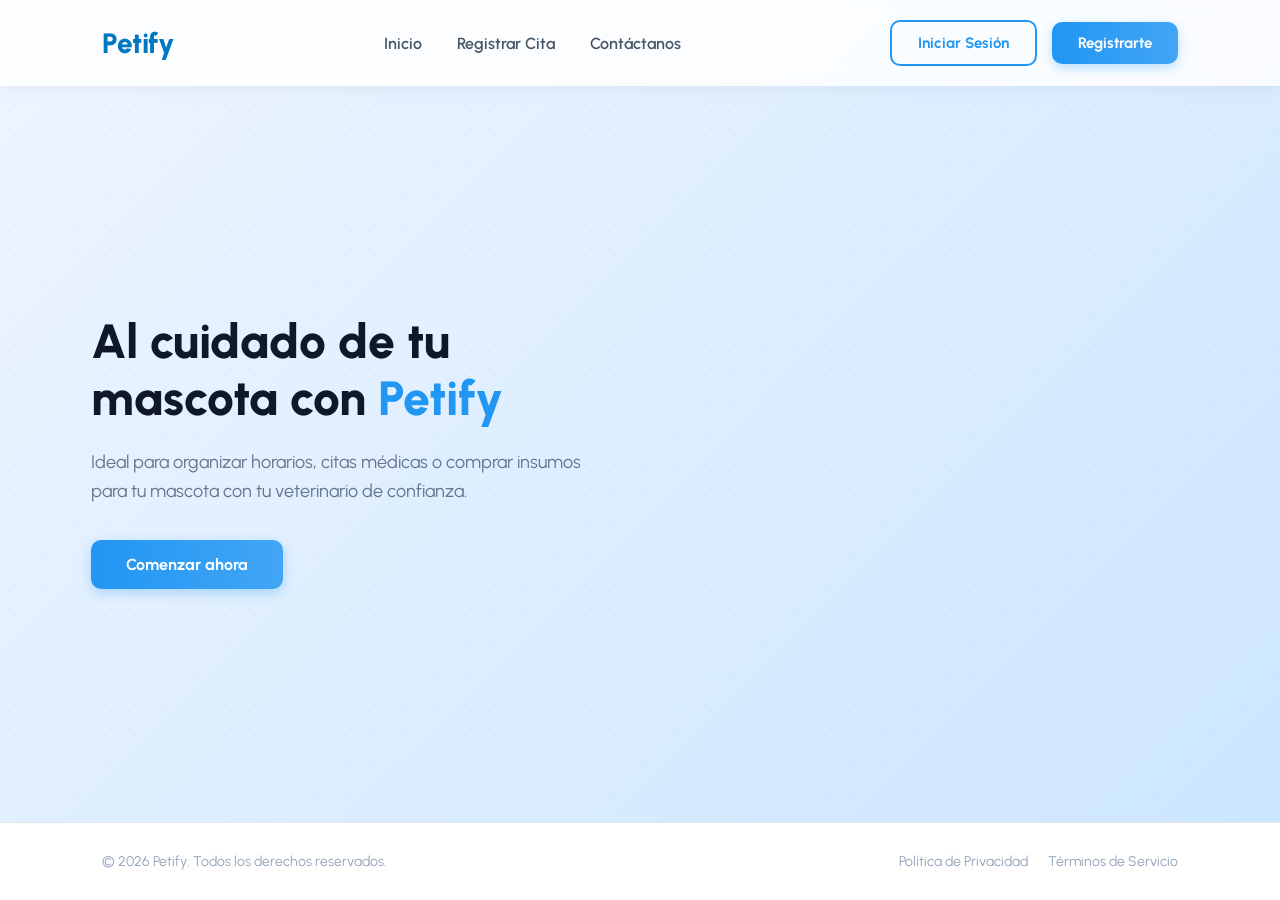
==== index.html @ 256c0b46 "Initial commit" ====
<!DOCTYPE html>
<html lang="es">
<head>
  <meta charset="UTF-8">
  <meta name="viewport" content="width=device-width, initial-scale=1.0">
  <title>Petify - Conecta con tu Veterinario</title>
  <link rel="preconnect" href="https://fonts.googleapis.com">
  <link href="https://fonts.googleapis.com/css2?family=Urbanist:wght@300;400;600;700;800&display=swap" rel="stylesheet">
  <link rel="stylesheet" href="style.css"/>
</head>
<body class="landing">

  <nav class="landing-navbar">
    <a href="#" class="landing-brand">Petify</a>
    <ul class="landing-nav-links">
      <li><a href="index.html">Inicio</a></li>
      <li><a href="login.jsp">Registrar Cita</a></li>
      <li><a href="#">Contáctanos</a></li>
    </ul>
    <div class="landing-auth">
      <a href="login.jsp" class="btn-landing btn-landing-outline">Iniciar Sesión</a>
      <a href="registroUsuario.html" class="btn-landing btn-landing-solid">Registrarte</a>
    </div>
  </nav>

  <main class="hero-container" id="inicio">
    <div class="hero-text">
      <h1>Al cuidado de tu mascota con <span>Petify</span></h1>
      <p>Ideal para organizar horarios, citas médicas o comprar insumos para tu mascota con tu veterinario de confianza.</p>
      <a href="registroUsuario.html" class="btn-landing btn-landing-solid" style="padding: 15px 35px; font-size: 16px;">Comenzar ahora</a>
    </div>
    <div class="hero-image">
      <div class="hero-logo"></div>
    </div>
  </main>

  <footer class="landing-footer">
    <p>&copy; 2026 Petify. Todos los derechos reservados.</p>
    <div class="landing-footer-links">
      <a href="#privacidad">Política de Privacidad</a>
      <a href="#terminos">Términos de Servicio</a>
    </div>
  </footer>

</body>
</html>
---- style.css ----
/* ===== Variables ===== */
:root {
  --blue-dark:   #1a3a52;
  --blue-mid:    #2a5476;
  --blue-light:  #3d6e8a;
  --blue-pale:   #e8f0f5;
  --blue-accent: #4f8daa;
  --wave:        #cce0ea;
  --white:       #ffffff;
  --text:        #1a3a52;
  --muted:       #6a8fa3;
  --error:       #c0392b;
  --radius-card: 16px;
  --radius-pill: 50px;
  --shadow:      0 6px 28px rgba(26, 58, 82, .13);
}

/* ===== Reset ===== */
*, *::before, *::after { box-sizing: border-box; margin: 0; padding: 0; }

body {
  font-family: 'DM Sans', sans-serif;
  background: #f0f6fa;
  min-height: 100vh;
  display: flex;
  align-items: center;
  justify-content: center;
  position: relative;
  overflow: hidden;
}

/* ===== Ola minimalista (del diseño 1, colores azul) ===== */
.bg-wave {
  position: fixed;
  bottom: -80px;
  left: -60px;
  width: 115vw;
  height: 50vh;
  background: var(--wave);
  border-radius: 55% 65% 0 0 / 40% 40% 0 0;
  z-index: 0;
}

/* ===== Wrapper centrado ===== */
.wrapper {
  position: relative;
  z-index: 1;
  display: flex;
  flex-direction: column;
  align-items: center;
  gap: 20px;
  width: 100%;
  max-width: 420px;
  padding: 24px 16px;
}

/* ===== Logo cuadrado ===== */
.logo-block {
  display: flex;
  flex-direction: column;
  align-items: center;
  gap: 8px;
}

.logo-svg {
  width: 72px;
  height: 72px;
  filter: drop-shadow(0 4px 12px rgba(26,58,82,.25));
}

.logo-name {
  font-size: 1.1rem;
  font-weight: 700;
  letter-spacing: 5px;
  color: var(--blue-mid);
  text-transform: uppercase;
}

/* ===== Card sencilla ===== */
.card {
  background: var(--white);
  border-radius: var(--radius-card);
  padding: 38px 36px 30px;
  width: 100%;
  box-shadow: var(--shadow);
  display: flex;
  flex-direction: column;
  gap: 16px;
  border-top: 4px solid var(--blue-mid);
}

.card-title {
  font-size: 1.45rem;
  font-weight: 700;
  color: var(--text);
  text-align: center;
}

.card-sub {
  font-size: .84rem;
  color: var(--muted);
  text-align: center;
  margin-top: -8px;
}

/* ===== Grupos ===== */
.form-group {
  display: flex;
  flex-direction: column;
  gap: 6px;
}

.form-group label {
  font-size: .82rem;
  font-weight: 600;
  color: var(--blue-dark);
  letter-spacing: .2px;
}

.required { color: var(--blue-accent); }

/* Input con icono */
.input-wrap {
  position: relative;
  display: flex;
  align-items: center;
}

.input-icon {
  position: absolute;
  left: 14px;
  width: 17px;
  height: 17px;
  color: var(--blue-pale);
  color: #9ab8cb;
  pointer-events: none;
}

.input-wrap input {
  width: 100%;
  background: var(--blue-pale);
  border: 2px solid transparent;
  border-radius: var(--radius-pill);
  padding: 11px 18px 11px 42px;
  font-family: 'DM Sans', sans-serif;
  font-size: .94rem;
  color: var(--text);
  outline: none;
  transition: border-color .2s, background .2s;
}

.input-wrap input::placeholder { color: #9ab8cb; }

.input-wrap input:focus {
  background: #fff;
  border-color: var(--blue-light);
}

.input-wrap input.invalid {
  border-color: var(--error);
  background: #fff5f5;
}

.select-input {
  width: 100%;
  background: var(--blue-pale);
  border: 2px solid transparent;
  border-radius: var(--radius-pill);
  padding: 11px 18px;
  font-family: 'DM Sans', sans-serif;
  font-size: .94rem;
  color: var(--text);
  outline: none;
  transition: border-color .2s, background .2s;
  cursor: pointer;
}

.select-input:focus {
  background: #fff;
  border-color: var(--blue-light);
}

/* ===== Error ===== */
.error-msg {
  font-size: .76rem;
  color: var(--error);
  min-height: 14px;
  padding-left: 8px;
  font-weight: 600;
}

/* ===== Remember ===== */
.remember {
  display: flex;
  align-items: center;
  gap: 8px;
}

.remember input[type="checkbox"] {
  accent-color: var(--blue-mid);
  width: 15px;
  height: 15px;
  cursor: pointer;
}

.remember label {
  font-size: .87rem;
  color: var(--muted);
  cursor: pointer;
}

/* ===== Botón ===== */
.btn-acceso {
  background: var(--blue-mid);
  color: var(--white);
  border: none;
  border-radius: var(--radius-pill);
  padding: 13px;
  font-family: 'DM Sans', sans-serif;
  font-size: .97rem;
  font-weight: 700;
  letter-spacing: .5px;
  cursor: pointer;
  transition: background .2s, transform .1s, box-shadow .2s;
  margin-top: 4px;
  box-shadow: 0 4px 14px rgba(42,84,118,.3);
}

.btn-acceso:hover {
  background: var(--blue-dark);
  box-shadow: 0 6px 18px rgba(42,84,118,.4);
}
.btn-acceso:active { transform: scale(.98); }

/* ===== Links ===== */
.links {
  display: flex;
  justify-content: space-between;
  flex-wrap: wrap;
  gap: 6px;
  padding-top: 14px;
  border-top: 1px solid var(--blue-pale);
}

.links a {
  font-size: .81rem;
  font-weight: 600;
  color: var(--blue-accent);
  text-decoration: none;
  transition: color .2s;
}

.links a:hover { color: var(--blue-dark); text-decoration: underline; }

/* ===== Responsive ===== */
@media (max-width: 480px) {
  .card { padding: 28px 20px 22px; }
}

/* Wrapper más ancho para el formulario de registro */
.wrapper--wide {
  max-width: 620px;
}

/* Card más espaciosa */
.card--register {
  gap: 14px;
}

/* Fila de dos columnas */
.form-row {
  display: grid;
  grid-template-columns: 1fr 1fr;
  gap: 14px;
}

/* Botón mostrar/ocultar contraseña */
.toggle-pass {
  position: absolute;
  right: 14px;
  background: none;
  border: none;
  cursor: pointer;
  padding: 0;
  display: flex;
  align-items: center;
  color: #9ab8cb;
  transition: color .2s;
}

.toggle-pass:hover { color: var(--blue-mid); }

.eye-icon {
  width: 17px;
  height: 17px;
}

/* Ajuste: cuando hay botón toggle, dar espacio a la derecha */
.input-wrap:has(.toggle-pass) input {
  padding-right: 42px;
}

/* Responsive: apilar columnas en móvil */
@media (max-width: 500px) {
  .form-row {
    grid-template-columns: 1fr;
  }
  .wrapper--wide {
    max-width: 420px;
  }
}

/* Navbar sin acciones — centrar brand */
.navbar {
  justify-content: flex-start;
  gap: 12px;
}

.nav-title {
  font-size: 1.25rem;
  letter-spacing: 6px;
}

/* Separador decorativo bajo el título de página */
.page__title::after {
  content: '';
  display: block;
  width: 48px;
  height: 3px;
  background: var(--blue-mid);
  border-radius: 4px;
  margin-top: 6px;
}

/* Tabla — filas alternas para mejor lectura */
.tabla tbody tr:nth-child(even) {
  background: #f8fbfd;
}

/* Botones de acción más compactos */
.btn-edit, .btn-del {
  border-radius: 6px;
  padding: 5px 14px;
  font-size: .78rem;
}

/* ===== Dashboard layout ===== */
body.dashboard {
  display: block;
  overflow: auto;
  background: #f0f6fa;
}

/* ===== Topbar ===== */
.topbar {
  display: flex;
  justify-content: space-between;
  align-items: center;
  padding: 1rem 2rem;
  background: var(--white);
  box-shadow: 0 2px 8px rgba(26,58,82,.1);
  position: sticky;
  top: 0;
  z-index: 10;
}

.topbar .logo {
  font-weight: 700;
  color: var(--blue-mid);
  font-size: 1.2rem;
  letter-spacing: 4px;
}

.topbar .btn-logout {
  background: var(--blue-mid);
  color: var(--white);
  padding: 0.45rem 1.1rem;
  border-radius: var(--radius-pill);
  text-decoration: none;
  font-size: .85rem;
  font-weight: 600;
  transition: background .2s;
}

.topbar .btn-logout:hover { background: var(--blue-dark); }

/* ===== Contenido principal ===== */
.main-content {
  max-width: 960px;
  margin: 2rem auto;
  padding: 0 1.5rem;
}

.page-welcome {
  font-size: 1.4rem;
  font-weight: 700;
  color: var(--text);
  margin-bottom: .3rem;
}

.page-welcome span { color: var(--blue-mid); }

.page-sub {
  color: var(--muted);
  font-size: .9rem;
  margin-bottom: 2rem;
}

/* ===== Grid de cards del dashboard ===== */
.dashboard-grid {
  display: grid;
  grid-template-columns: repeat(auto-fit, minmax(200px, 1fr));
  gap: 1.5rem;
}

.dash-card {
  background: var(--white);
  border-radius: var(--radius-card);
  border-top: 4px solid var(--blue-mid);
  padding: 1.5rem;
  text-decoration: none;
  color: var(--text);
  box-shadow: var(--shadow);
  transition: transform .2s, box-shadow .2s;
}

.dash-card:hover {
  transform: translateY(-4px);
  box-shadow: 0 10px 28px rgba(26,58,82,.15);
}

.dash-card h3 {
  font-size: 1rem;
  font-weight: 700;
  margin-bottom: .4rem;
  color: var(--blue-dark);
}

.dash-card p {
  font-size: .84rem;
  color: var(--muted);
  line-height: 1.4;
}

@media (max-width: 480px) {
  .dashboard-grid { grid-template-columns: 1fr; }
  .topbar { padding: .8rem 1rem; }
}

/* ===== Tabla ===== */
.tabla {
    width: 100%;
    border-collapse: collapse;
    background: var(--white);
    border-radius: var(--radius-card);
    overflow: hidden;
    box-shadow: var(--shadow);
    font-size: .9rem;
}

.tabla th {
    background: var(--blue-mid);
    color: var(--white);
    padding: .75rem 1rem;
    text-align: left;
    font-weight: 600;
}

.tabla td {
    padding: .7rem 1rem;
    border-bottom: 1px solid var(--blue-pale);
    color: var(--text);
}

.tabla tbody tr:last-child td { border-bottom: none; }

/* ===== Botón volver ===== */
.btn-back {
    display: inline-block;
    margin-bottom: 1rem;
    font-size: .85rem;
    font-weight: 600;
    color: var(--blue-mid);
    text-decoration: none;
}
.btn-back:hover { color: var(--blue-dark); }

/* ===== Botones editar/eliminar ===== */
.btn-edit {
    background: var(--blue-pale);
    color: var(--blue-mid);
    border: none;
    padding: .4rem .9rem;
    border-radius: 6px;
    font-size: .8rem;
    font-weight: 600;
    text-decoration: none;
    cursor: pointer;
    margin-right: .3rem;
}

.btn-del {
    background: #fde8e8;
    color: var(--error);
    border: none;
    padding: .4rem .9rem;
    border-radius: 6px;
    font-size: .8rem;
    font-weight: 600;
    text-decoration: none;
    cursor: pointer;
}

.btn-edit:hover { background: var(--blue-accent); color: var(--white); }
.btn-del:hover  { background: var(--error); color: var(--white); }

/* Nota: El código de la landing page se mantiene en este mismo archivo para evitar conflictos con el diseño del dashboard, 
que comparte algunos estilos base pero tiene una estructura diferente. Se podría separar en un archivo específico si el proyecto 
crece mucho, pero por ahora es más sencillo mantenerlo junto */

/* ===== Landing page ===== */
body.landing {
  font-family: 'Urbanist', sans-serif;
  min-height: 100vh;
  background: linear-gradient(135deg, #eef5ff, #cbe5ff);
  color: #1e293b;
  display: flex;
  flex-direction: column;
  justify-content: space-between;
  position: relative;
  overflow-x: hidden;
  align-items: unset;
  justify-content: unset;
}

body.landing::before {
  content: '';
  position: absolute;
  width: 100%;
  height: 100%;
  background: radial-gradient(circle, rgba(33,150,243,0.08) 1.5px, transparent 1.5px);
  background-size: 30px 30px;
  top: 0;
  left: 0;
  z-index: 0;
  animation: moveParticles 80s linear infinite;
  pointer-events: none;
}

@keyframes moveParticles {
  from { background-position: 0 0; }
  to   { background-position: 600px 600px; }
}

/* Navbar landing */
.landing-navbar {
  position: fixed;
  top: 0;
  left: 0;
  width: 100%;
  display: flex;
  justify-content: space-between;
  align-items: center;
  padding: 20px 8%;
  background: rgba(255,255,255,0.85);
  backdrop-filter: blur(10px);
  box-shadow: 0 2px 20px rgba(0,0,0,0.05);
  z-index: 10;
}

.landing-brand {
  font-size: 28px;
  font-weight: 800;
  color: #0077c2;
  text-decoration: none;
  letter-spacing: -0.5px;
}

.landing-nav-links {
  display: flex;
  gap: 35px;
  list-style: none;
}

.landing-nav-links a {
  text-decoration: none;
  color: #475569;
  font-weight: 600;
  font-size: 16px;
  transition: color 0.3s ease;
}

.landing-nav-links a:hover { color: #2196f3; }

.landing-auth {
  display: flex;
  gap: 15px;
  align-items: center;
}

.btn-landing {
  padding: 12px 26px;
  border-radius: 10px;
  font-size: 15px;
  font-weight: 700;
  cursor: pointer;
  transition: all 0.3s ease;
  text-decoration: none;
  display: inline-block;
  text-align: center;
}

.btn-landing-outline {
  background: transparent;
  color: #2196f3;
  border: 2px solid #2196f3;
}

.btn-landing-outline:hover {
  background: rgba(33,150,243,0.1);
  transform: translateY(-2px);
}

.btn-landing-solid {
  background: linear-gradient(90deg, #2196f3, #42a5f5);
  color: #fff;
  border: none;
  box-shadow: 0 4px 12px rgba(33,150,243,0.3);
}

.btn-landing-solid:hover {
  transform: translateY(-2px);
  box-shadow: 0 6px 20px rgba(33,150,243,0.4);
}

/* Hero */
.hero-container {
  max-width: 1200px;
  margin: 120px auto 40px auto;
  padding: 0 4%;
  display: flex;
  align-items: center;
  justify-content: space-between;
  gap: 50px;
  flex: 1;
  z-index: 1;
}

.hero-text {
  flex: 1;
  animation: fadeInUp 1.2s ease forwards;
}

.hero-text h1 {
  font-size: 48px;
  font-weight: 800;
  color: #0f172a;
  line-height: 1.2;
  margin-bottom: 20px;
}

.hero-text h1 span { color: #2196f3; }

.hero-text p {
  font-size: 18px;
  color: #64748b;
  line-height: 1.6;
  margin-bottom: 35px;
  max-width: 500px;
}

.hero-image {
  flex: 1;
  display: flex;
  justify-content: center;
  animation: logoFloat 3s ease-in-out infinite;
}

.hero-logo {
  width: 320px;
  height: 320px;
  background: url('imagenes/logo.png') no-repeat center center;
  background-size: contain;
  border-radius: 24px;
  filter: drop-shadow(0 15px 30px rgba(0,0,0,0.1));
}

/* Footer landing */
.landing-footer {
  background: #ffffff;
  padding: 30px 8%;
  display: flex;
  justify-content: space-between;
  align-items: center;
  border-top: 1px solid #e2e8f0;
  font-size: 14px;
  color: #94a3b8;
  z-index: 1;
}

.landing-footer-links {
  display: flex;
  gap: 20px;
}

.landing-footer-links a {
  color: #94a3b8;
  text-decoration: none;
  transition: color 0.3s ease;
}

.landing-footer-links a:hover { color: #64748b; }

/* Animaciones landing */
@keyframes logoFloat {
  0%, 100% { transform: translateY(0); }
  50%       { transform: translateY(-15px); }
}

@keyframes fadeInUp {
  from { opacity: 0; transform: translateY(20px); }
  to   { opacity: 1; transform: translateY(0); }
}

/* Responsive landing */
@media (max-width: 968px) {
  .landing-navbar { padding: 15px 4%; }
  .landing-nav-links { display: none; }
  .hero-container {
    flex-direction: column-reverse;
    text-align: center;
    margin-top: 100px;
    gap: 30px;
  }
  .hero-text p { margin: 0 auto 30px auto; }
  .hero-logo { width: 220px; height: 220px; }
  .hero-text h1 { font-size: 36px; }
  .landing-footer {
    flex-direction: column;
    gap: 15px;
    text-align: center;
  }
}
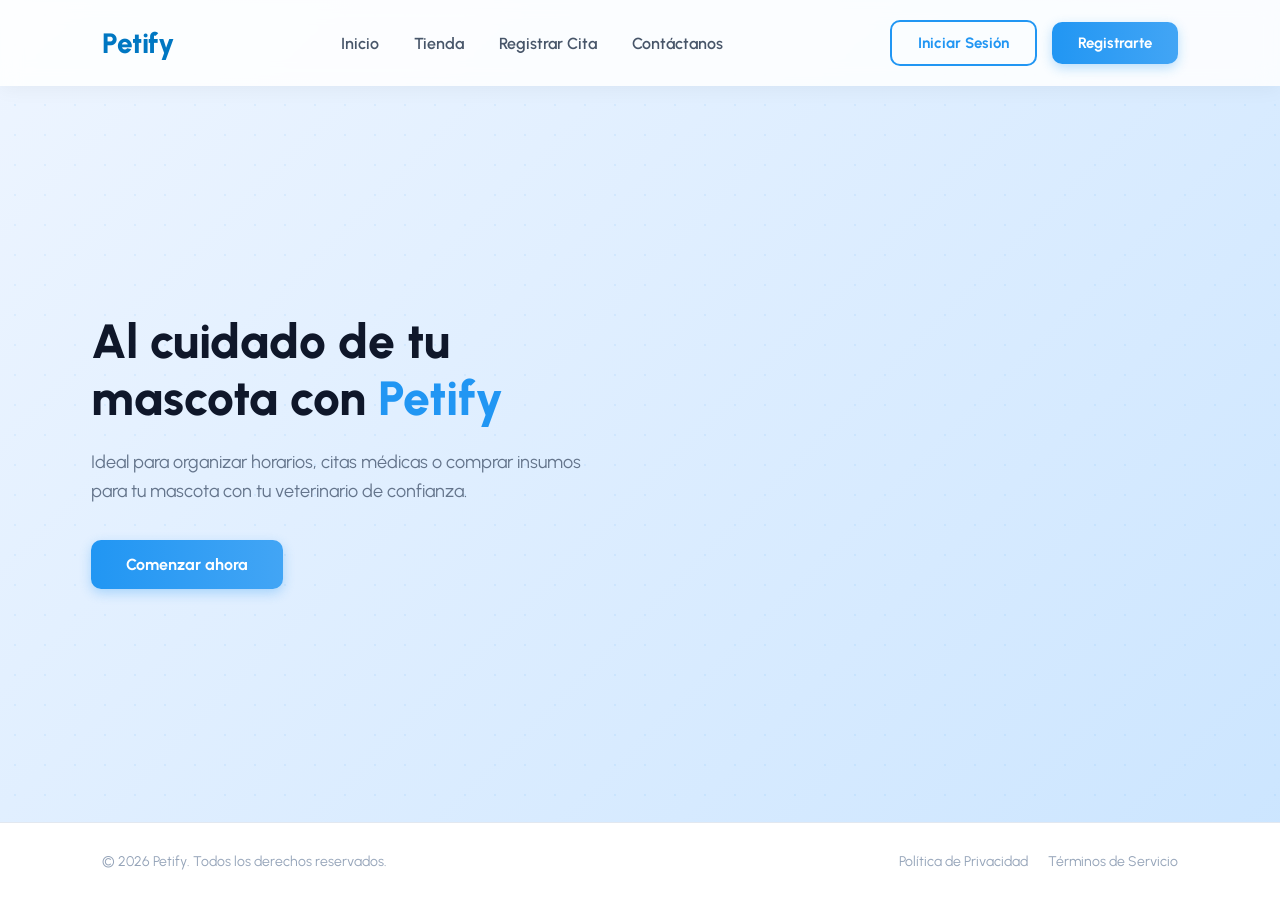
==== commit d62539ad: "se agrego acceso a la tienda desde el index" ====
--- a/index.html
+++ b/index.html
@@ -14,6 +14,7 @@
     <a href="#" class="landing-brand">Petify</a>
     <ul class="landing-nav-links">
       <li><a href="index.html">Inicio</a></li>
+      <li><a href="tienda.jsp">Tienda</a></li>
       <li><a href="login.jsp">Registrar Cita</a></li>
       <li><a href="#">Contáctanos</a></li>
     </ul>
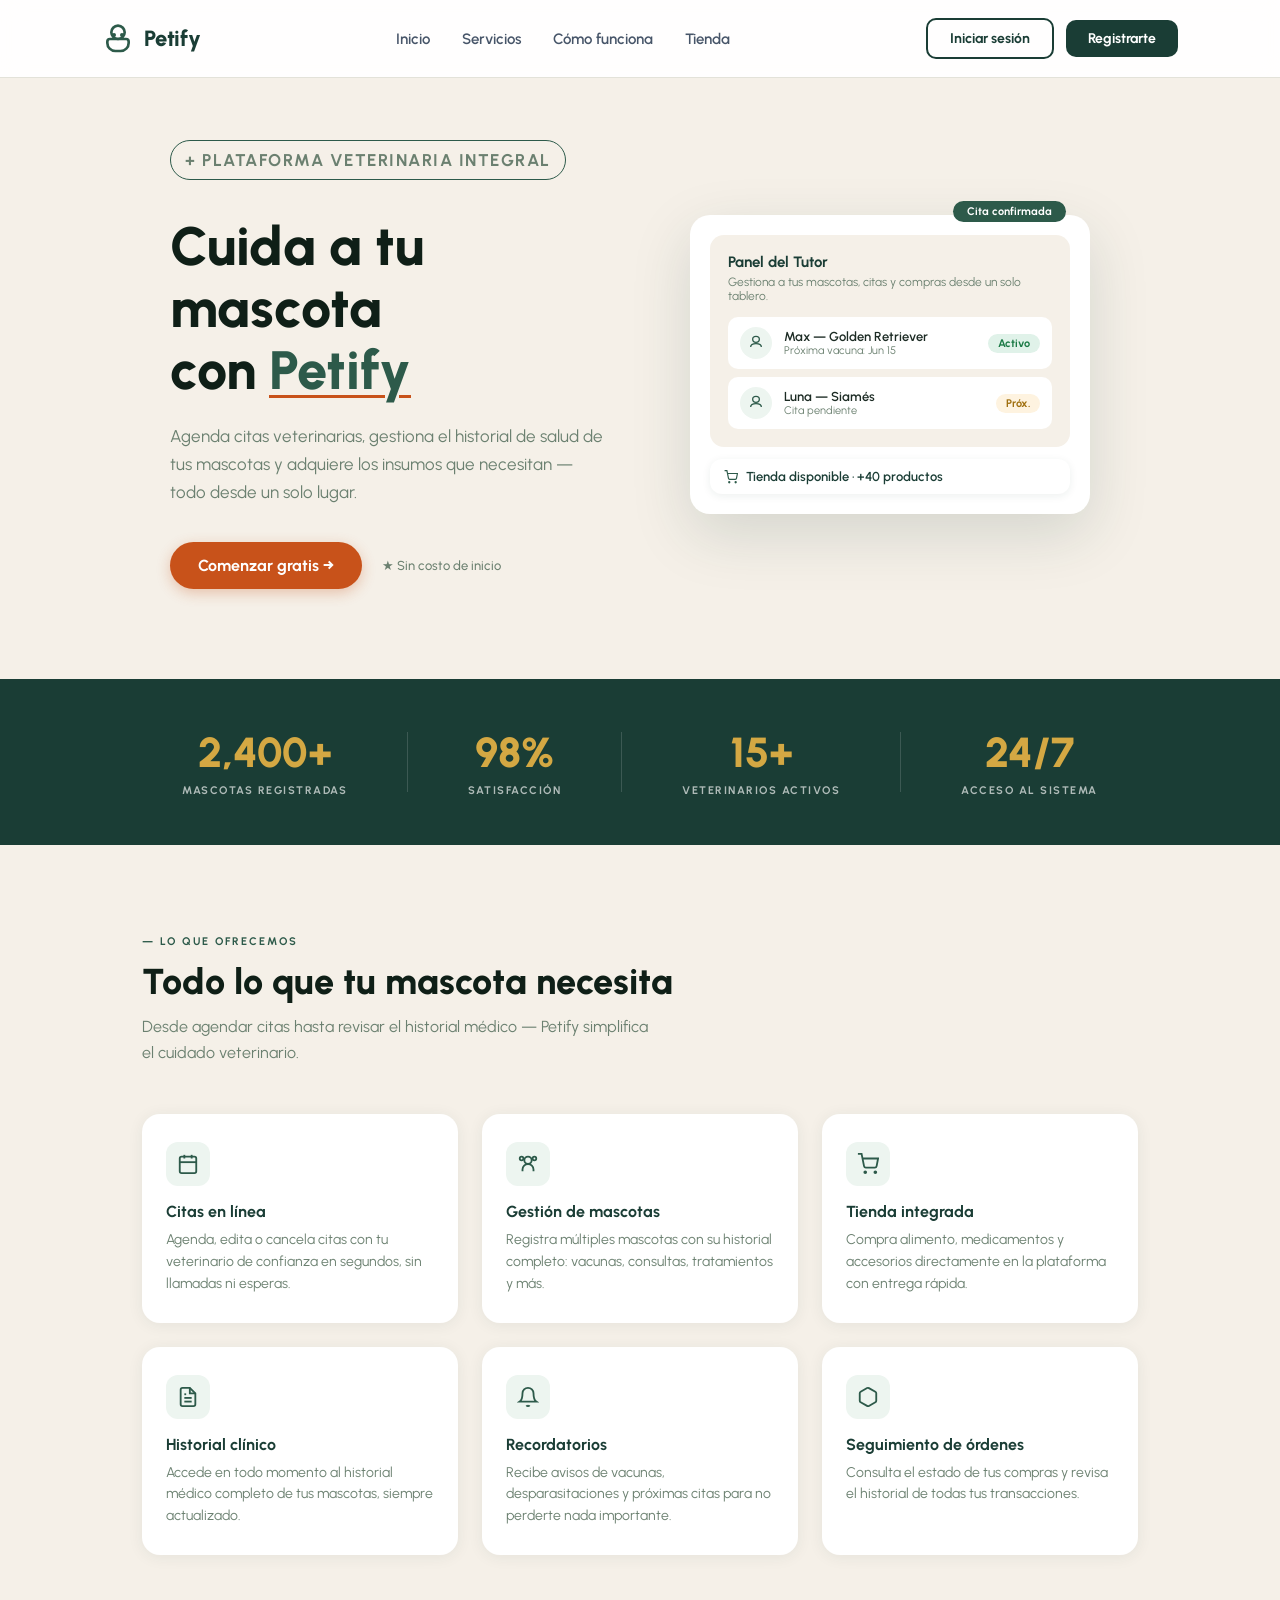
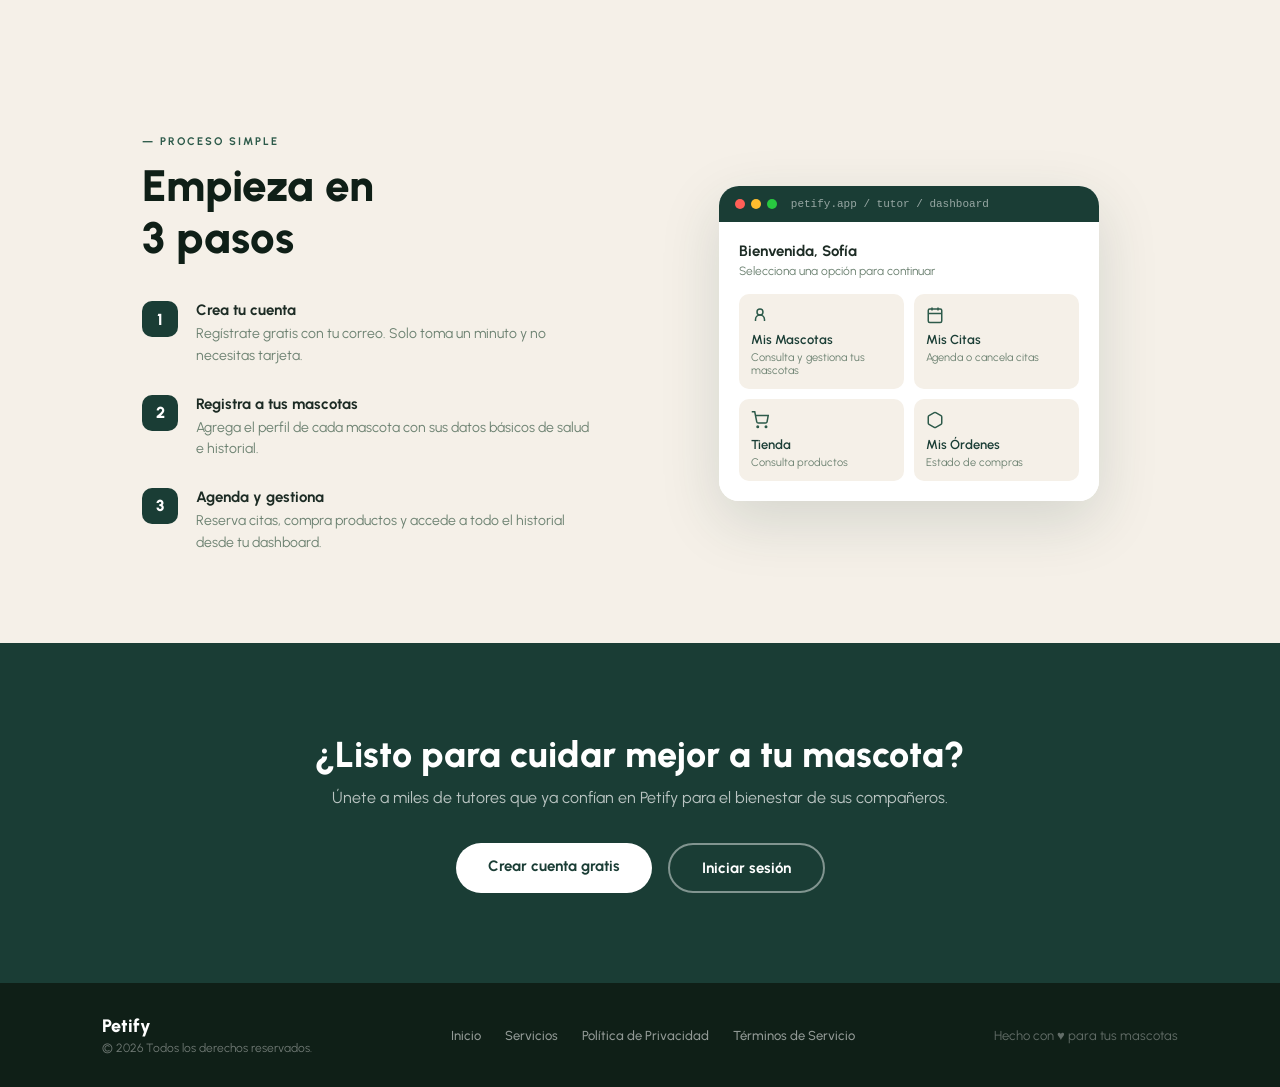
==== commit 5f1607d8: "cambios en diseño de pagina" ====
--- a/index.html
+++ b/index.html
@@ -3,45 +3,254 @@
 <head>
   <meta charset="UTF-8">
   <meta name="viewport" content="width=device-width, initial-scale=1.0">
-  <title>Petify - Conecta con tu Veterinario</title>
+  <title>Petify – Plataforma Veterinaria Integral</title>
   <link rel="preconnect" href="https://fonts.googleapis.com">
-  <link href="https://fonts.googleapis.com/css2?family=Urbanist:wght@300;400;600;700;800&display=swap" rel="stylesheet">
+  <link href="https://fonts.googleapis.com/css2?family=Urbanist:wght@300;400;500;600;700;800&display=swap" rel="stylesheet">
   <link rel="stylesheet" href="style.css"/>
 </head>
 <body class="landing">
 
+  <!-- NAVBAR -->
   <nav class="landing-navbar">
-    <a href="#" class="landing-brand">Petify</a>
+    <a href="index.html" class="landing-brand">
+      <svg viewBox="0 0 24 24" fill="none" stroke="currentColor" stroke-width="2" stroke-linecap="round" stroke-linejoin="round">
+        <path d="M12 2C9 2 7 4.5 7 7s2 5 5 5 5-2.5 5-5-2-5-5-5z"/>
+        <path d="M4 14c0-1.1.9-2 2-2h12a2 2 0 0 1 2 2v1c0 3.3-2.7 6-6 6H10c-3.3 0-6-2.7-6-6v-1z"/>
+        <circle cx="9" cy="9" r="1.5" fill="currentColor" stroke="none"/>
+        <circle cx="15" cy="9" r="1.5" fill="currentColor" stroke="none"/>
+      </svg>
+      Petify
+    </a>
     <ul class="landing-nav-links">
-      <li><a href="index.html">Inicio</a></li>
+      <li><a href="#inicio">Inicio</a></li>
+      <li><a href="#servicios">Servicios</a></li>
+      <li><a href="#como-funciona">Cómo funciona</a></li>
       <li><a href="tienda.jsp">Tienda</a></li>
-      <li><a href="login.jsp">Registrar Cita</a></li>
-      <li><a href="#">Contáctanos</a></li>
     </ul>
     <div class="landing-auth">
-      <a href="login.jsp" class="btn-landing btn-landing-outline">Iniciar Sesión</a>
-      <a href="registroUsuario.html" class="btn-landing btn-landing-solid">Registrarte</a>
+      <a href="login.jsp" class="btn-ln-outline">Iniciar sesión</a>
+      <a href="registroUsuario.html" class="btn-ln-solid">Registrarte</a>
     </div>
   </nav>
 
-  <main class="hero-container" id="inicio">
-    <div class="hero-text">
-      <h1>Al cuidado de tu mascota con <span>Petify</span></h1>
-      <p>Ideal para organizar horarios, citas médicas o comprar insumos para tu mascota con tu veterinario de confianza.</p>
-      <a href="registroUsuario.html" class="btn-landing btn-landing-solid" style="padding: 15px 35px; font-size: 16px;">Comenzar ahora</a>
-    </div>
-    <div class="hero-image">
-      <div class="hero-logo"></div>
-    </div>
-  </main>
-
-  <footer class="landing-footer">
-    <p>&copy; 2026 Petify. Todos los derechos reservados.</p>
-    <div class="landing-footer-links">
-      <a href="#privacidad">Política de Privacidad</a>
-      <a href="#terminos">Términos de Servicio</a>
-    </div>
+  <!-- HERO -->
+  <section class="l-hero" id="inicio">
+    <div class="l-hero__text">
+      <p class="l-tag">+ PLATAFORMA VETERINARIA INTEGRAL</p>
+      <h1>Cuida a tu mascota<br>con <span>Petify</span></h1>
+      <p>Agenda citas veterinarias, gestiona el historial de salud de tus mascotas y adquiere los insumos que necesitan — todo desde un solo lugar.</p>
+      <div class="l-hero__cta">
+        <a href="registroUsuario.html" class="btn-orange">Comenzar gratis &rarr;</a>
+        <span class="l-hero__note">&#9733; Sin costo de inicio</span>
+      </div>
+    </div>
+    <div class="l-hero__visual">
+      <div class="l-mockup">
+        <p class="l-mockup__label">Cita confirmada</p>
+        <div class="l-mockup__card">
+          <h3>Panel del Tutor</h3>
+          <p>Gestiona a tus mascotas, citas y compras desde un solo tablero.</p>
+          <div class="l-pet-row">
+            <div class="l-pet-icon">
+              <svg viewBox="0 0 24 24" fill="none" stroke="currentColor" stroke-width="2"><path d="M12 2C9 2 7 4 7 6.5S9 11 12 11s5-2 5-4.5S15 2 12 2z"/><path d="M4 18c0-3 3-5 8-5s8 2 8 5"/></svg>
+            </div>
+            <div>
+              <strong>Max &mdash; Golden Retriever</strong>
+              <small>Próxima vacuna: Jun 15</small>
+            </div>
+            <span class="l-badge l-badge--green">Activo</span>
+          </div>
+          <div class="l-pet-row">
+            <div class="l-pet-icon">
+              <svg viewBox="0 0 24 24" fill="none" stroke="currentColor" stroke-width="2"><path d="M12 2C9 2 7 4 7 6.5S9 11 12 11s5-2 5-4.5S15 2 12 2z"/><path d="M4 18c0-3 3-5 8-5s8 2 8 5"/></svg>
+            </div>
+            <div>
+              <strong>Luna &mdash; Siamés</strong>
+              <small>Cita pendiente</small>
+            </div>
+            <span class="l-badge l-badge--gold">Próx.</span>
+          </div>
+        </div>
+        <div class="l-store-tag">
+          <svg viewBox="0 0 24 24" width="14" height="14" fill="none" stroke="currentColor" stroke-width="2"><circle cx="9" cy="21" r="1"/><circle cx="20" cy="21" r="1"/><path d="M1 1h4l2.68 13.39a2 2 0 0 0 2 1.61h9.72a2 2 0 0 0 2-1.61L23 6H6"/></svg>
+          Tienda disponible &middot; +40 productos
+        </div>
+      </div>
+    </div>
+  </section>
+
+  <!-- STATS -->
+  <section class="l-stats">
+    <div class="l-stat">
+      <span class="l-stat__num">2,400+</span>
+      <span class="l-stat__label">MASCOTAS REGISTRADAS</span>
+    </div>
+    <div class="l-stat-sep"></div>
+    <div class="l-stat">
+      <span class="l-stat__num">98%</span>
+      <span class="l-stat__label">SATISFACCIÓN</span>
+    </div>
+    <div class="l-stat-sep"></div>
+    <div class="l-stat">
+      <span class="l-stat__num">15+</span>
+      <span class="l-stat__label">VETERINARIOS ACTIVOS</span>
+    </div>
+    <div class="l-stat-sep"></div>
+    <div class="l-stat">
+      <span class="l-stat__num">24/7</span>
+      <span class="l-stat__label">ACCESO AL SISTEMA</span>
+    </div>
+  </section>
+
+  <!-- SERVICES -->
+  <section class="l-services" id="servicios">
+    <p class="l-section-label">— LO QUE OFRECEMOS</p>
+    <h2>Todo lo que tu mascota necesita</h2>
+    <p class="l-section-sub">Desde agendar citas hasta revisar el historial médico — Petify simplifica el cuidado veterinario.</p>
+    <div class="l-services-grid">
+
+      <div class="l-service-card">
+        <div class="l-service-icon">
+          <svg viewBox="0 0 24 24" fill="none" stroke="currentColor" stroke-width="2"><rect x="3" y="4" width="18" height="18" rx="2"/><line x1="16" y1="2" x2="16" y2="6"/><line x1="8" y1="2" x2="8" y2="6"/><line x1="3" y1="10" x2="21" y2="10"/></svg>
+        </div>
+        <h3>Citas en línea</h3>
+        <p>Agenda, edita o cancela citas con tu veterinario de confianza en segundos, sin llamadas ni esperas.</p>
+      </div>
+
+      <div class="l-service-card">
+        <div class="l-service-icon">
+          <svg viewBox="0 0 24 24" fill="none" stroke="currentColor" stroke-width="2"><circle cx="12" cy="8" r="4"/><path d="M6 20v-2a6 6 0 0 1 12 0v2"/><circle cx="5" cy="6" r="2"/><circle cx="19" cy="6" r="2"/></svg>
+        </div>
+        <h3>Gestión de mascotas</h3>
+        <p>Registra múltiples mascotas con su historial completo: vacunas, consultas, tratamientos y más.</p>
+      </div>
+
+      <div class="l-service-card">
+        <div class="l-service-icon">
+          <svg viewBox="0 0 24 24" fill="none" stroke="currentColor" stroke-width="2"><circle cx="9" cy="21" r="1"/><circle cx="20" cy="21" r="1"/><path d="M1 1h4l2.68 13.39a2 2 0 0 0 2 1.61h9.72a2 2 0 0 0 2-1.61L23 6H6"/></svg>
+        </div>
+        <h3>Tienda integrada</h3>
+        <p>Compra alimento, medicamentos y accesorios directamente en la plataforma con entrega rápida.</p>
+      </div>
+
+      <div class="l-service-card">
+        <div class="l-service-icon">
+          <svg viewBox="0 0 24 24" fill="none" stroke="currentColor" stroke-width="2"><path d="M14 2H6a2 2 0 0 0-2 2v16a2 2 0 0 0 2 2h12a2 2 0 0 0 2-2V8z"/><polyline points="14 2 14 8 20 8"/><line x1="16" y1="13" x2="8" y2="13"/><line x1="16" y1="17" x2="8" y2="17"/><polyline points="10 9 9 9 8 9"/></svg>
+        </div>
+        <h3>Historial clínico</h3>
+        <p>Accede en todo momento al historial médico completo de tus mascotas, siempre actualizado.</p>
+      </div>
+
+      <div class="l-service-card">
+        <div class="l-service-icon">
+          <svg viewBox="0 0 24 24" fill="none" stroke="currentColor" stroke-width="2"><path d="M18 8A6 6 0 0 0 6 8c0 7-3 9-3 9h18s-3-2-3-9"/><path d="M13.73 21a2 2 0 0 1-3.46 0"/></svg>
+        </div>
+        <h3>Recordatorios</h3>
+        <p>Recibe avisos de vacunas, desparasitaciones y próximas citas para no perderte nada importante.</p>
+      </div>
+
+      <div class="l-service-card">
+        <div class="l-service-icon">
+          <svg viewBox="0 0 24 24" fill="none" stroke="currentColor" stroke-width="2"><path d="M21 16V8a2 2 0 0 0-1-1.73l-7-4a2 2 0 0 0-2 0l-7 4A2 2 0 0 0 3 8v8a2 2 0 0 0 1 1.73l7 4a2 2 0 0 0 2 0l7-4A2 2 0 0 0 21 16z"/></svg>
+        </div>
+        <h3>Seguimiento de órdenes</h3>
+        <p>Consulta el estado de tus compras y revisa el historial de todas tus transacciones.</p>
+      </div>
+
+    </div>
+  </section>
+
+  <!-- HOW IT WORKS -->
+  <section class="l-how" id="como-funciona">
+    <div class="l-how__content">
+      <p class="l-section-label">— PROCESO SIMPLE</p>
+      <h2>Empieza en<br>3 pasos</h2>
+      <div class="l-steps">
+        <div class="l-step">
+          <div class="l-step__num">1</div>
+          <div>
+            <strong>Crea tu cuenta</strong>
+            <p>Regístrate gratis con tu correo. Solo toma un minuto y no necesitas tarjeta.</p>
+          </div>
+        </div>
+        <div class="l-step">
+          <div class="l-step__num">2</div>
+          <div>
+            <strong>Registra a tus mascotas</strong>
+            <p>Agrega el perfil de cada mascota con sus datos básicos de salud e historial.</p>
+          </div>
+        </div>
+        <div class="l-step">
+          <div class="l-step__num">3</div>
+          <div>
+            <strong>Agenda y gestiona</strong>
+            <p>Reserva citas, compra productos y accede a todo el historial desde tu dashboard.</p>
+          </div>
+        </div>
+      </div>
+    </div>
+    <div class="l-how__visual">
+      <div class="l-mockup l-mockup--how">
+        <div class="l-mock-bar">
+          <span class="l-dot l-dot--r"></span>
+          <span class="l-dot l-dot--y"></span>
+          <span class="l-dot l-dot--g"></span>
+          <span class="l-mock-url">petify.app / tutor / dashboard</span>
+        </div>
+        <div class="l-mock-body">
+          <p class="l-mock-welcome">Bienvenida, Sofía</p>
+          <p class="l-mock-sub">Selecciona una opción para continuar</p>
+          <div class="l-mock-grid">
+            <div class="l-mock-item">
+              <svg viewBox="0 0 24 24" width="18" height="18" fill="none" stroke="currentColor" stroke-width="2"><circle cx="12" cy="8" r="4"/><path d="M6 20v-2a6 6 0 0 1 12 0v2"/></svg>
+              Mis Mascotas
+              <small>Consulta y gestiona tus mascotas</small>
+            </div>
+            <div class="l-mock-item">
+              <svg viewBox="0 0 24 24" width="18" height="18" fill="none" stroke="currentColor" stroke-width="2"><rect x="3" y="4" width="18" height="18" rx="2"/><line x1="16" y1="2" x2="16" y2="6"/><line x1="8" y1="2" x2="8" y2="6"/><line x1="3" y1="10" x2="21" y2="10"/></svg>
+              Mis Citas
+              <small>Agenda o cancela citas</small>
+            </div>
+            <div class="l-mock-item">
+              <svg viewBox="0 0 24 24" width="18" height="18" fill="none" stroke="currentColor" stroke-width="2"><circle cx="9" cy="21" r="1"/><circle cx="20" cy="21" r="1"/><path d="M1 1h4l2.68 13.39a2 2 0 0 0 2 1.61h9.72a2 2 0 0 0 2-1.61L23 6H6"/></svg>
+              Tienda
+              <small>Consulta productos</small>
+            </div>
+            <div class="l-mock-item">
+              <svg viewBox="0 0 24 24" width="18" height="18" fill="none" stroke="currentColor" stroke-width="2"><path d="M21 16V8a2 2 0 0 0-1-1.73l-7-4a2 2 0 0 0-2 0l-7 4A2 2 0 0 0 3 8v8a2 2 0 0 0 1 1.73l7 4a2 2 0 0 0 2 0l7-4A2 2 0 0 0 21 16z"/></svg>
+              Mis Órdenes
+              <small>Estado de compras</small>
+            </div>
+          </div>
+        </div>
+      </div>
+    </div>
+  </section>
+
+  <!-- CTA -->
+  <section class="l-cta">
+    <h2>¿Listo para cuidar mejor a tu mascota?</h2>
+    <p>Únete a miles de tutores que ya confían en Petify para el bienestar de sus compañeros.</p>
+    <div class="l-cta__btns">
+      <a href="registroUsuario.html" class="btn-ln-solid-light">Crear cuenta gratis</a>
+      <a href="login.jsp" class="btn-ln-outline-light">Iniciar sesión</a>
+    </div>
+  </section>
+
+  <!-- FOOTER -->
+  <footer class="l-footer">
+    <div class="l-footer__brand">
+      <span>Petify</span>
+      <small>&copy; 2026 Todos los derechos reservados.</small>
+    </div>
+    <div class="l-footer__links">
+      <a href="#inicio">Inicio</a>
+      <a href="#servicios">Servicios</a>
+      <a href="#">Política de Privacidad</a>
+      <a href="#">Términos de Servicio</a>
+    </div>
+    <span class="l-footer__tagline">Hecho con &hearts; para tus mascotas</span>
   </footer>
 
 </body>
-</html>+</html>
--- a/style.css
+++ b/style.css
@@ -1,18 +1,29 @@
 /* ===== Variables ===== */
 :root {
-  --blue-dark:   #1a3a52;
-  --blue-mid:    #2a5476;
-  --blue-light:  #3d6e8a;
-  --blue-pale:   #e8f0f5;
-  --blue-accent: #4f8daa;
-  --wave:        #cce0ea;
+  --teal-dark:   #1a3d35;
+  --teal-mid:    #2d5a4a;
+  --teal-light:  #4a8c75;
+  --teal-pale:   #edf5f0;
+  --teal-accent: #5a9980;
+  --cream:       #f5f0e8;
+  --orange:      #c8521a;
+  --orange-dark: #a84315;
+  --gold:        #d4a843;
   --white:       #ffffff;
-  --text:        #1a3a52;
-  --muted:       #6a8fa3;
+  --text:        #1c2b24;
+  --muted:       #6b8070;
   --error:       #c0392b;
   --radius-card: 16px;
   --radius-pill: 50px;
-  --shadow:      0 6px 28px rgba(26, 58, 82, .13);
+  --shadow:      0 4px 20px rgba(26, 61, 53, .10);
+
+  /* Aliases para compatibilidad con JSPs existentes */
+  --blue-dark:   #1a3d35;
+  --blue-mid:    #2d5a4a;
+  --blue-light:  #4a8c75;
+  --blue-pale:   #edf5f0;
+  --blue-accent: #5a9980;
+  --wave:        #c0d8cc;
 }
 
 /* ===== Reset ===== */
@@ -20,7 +31,7 @@
 
 body {
   font-family: 'DM Sans', sans-serif;
-  background: #f0f6fa;
+  background: var(--cream);
   min-height: 100vh;
   display: flex;
   align-items: center;
@@ -29,7 +40,7 @@
   overflow: hidden;
 }
 
-/* ===== Ola minimalista (del diseño 1, colores azul) ===== */
+/* ===== Ola (fondo login) ===== */
 .bg-wave {
   position: fixed;
   bottom: -80px;
@@ -54,7 +65,7 @@
   padding: 24px 16px;
 }
 
-/* ===== Logo cuadrado ===== */
+/* ===== Logo ===== */
 .logo-block {
   display: flex;
   flex-direction: column;
@@ -65,18 +76,18 @@
 .logo-svg {
   width: 72px;
   height: 72px;
-  filter: drop-shadow(0 4px 12px rgba(26,58,82,.25));
+  filter: drop-shadow(0 4px 12px rgba(26,61,53,.25));
 }
 
 .logo-name {
   font-size: 1.1rem;
   font-weight: 700;
   letter-spacing: 5px;
-  color: var(--blue-mid);
+  color: var(--teal-mid);
   text-transform: uppercase;
 }
 
-/* ===== Card sencilla ===== */
+/* ===== Card ===== */
 .card {
   background: var(--white);
   border-radius: var(--radius-card);
@@ -86,7 +97,7 @@
   display: flex;
   flex-direction: column;
   gap: 16px;
-  border-top: 4px solid var(--blue-mid);
+  border-top: 4px solid var(--teal-mid);
 }
 
 .card-title {
@@ -103,7 +114,7 @@
   margin-top: -8px;
 }
 
-/* ===== Grupos ===== */
+/* ===== Grupos de formulario ===== */
 .form-group {
   display: flex;
   flex-direction: column;
@@ -113,13 +124,12 @@
 .form-group label {
   font-size: .82rem;
   font-weight: 600;
-  color: var(--blue-dark);
+  color: var(--teal-dark);
   letter-spacing: .2px;
 }
 
-.required { color: var(--blue-accent); }
-
-/* Input con icono */
+.required { color: var(--teal-accent); }
+
 .input-wrap {
   position: relative;
   display: flex;
@@ -131,14 +141,13 @@
   left: 14px;
   width: 17px;
   height: 17px;
-  color: var(--blue-pale);
   color: #9ab8cb;
   pointer-events: none;
 }
 
 .input-wrap input {
   width: 100%;
-  background: var(--blue-pale);
+  background: var(--teal-pale);
   border: 2px solid transparent;
   border-radius: var(--radius-pill);
   padding: 11px 18px 11px 42px;
@@ -153,7 +162,7 @@
 
 .input-wrap input:focus {
   background: #fff;
-  border-color: var(--blue-light);
+  border-color: var(--teal-light);
 }
 
 .input-wrap input.invalid {
@@ -163,7 +172,7 @@
 
 .select-input {
   width: 100%;
-  background: var(--blue-pale);
+  background: var(--teal-pale);
   border: 2px solid transparent;
   border-radius: var(--radius-pill);
   padding: 11px 18px;
@@ -177,7 +186,7 @@
 
 .select-input:focus {
   background: #fff;
-  border-color: var(--blue-light);
+  border-color: var(--teal-light);
 }
 
 /* ===== Error ===== */
@@ -197,7 +206,7 @@
 }
 
 .remember input[type="checkbox"] {
-  accent-color: var(--blue-mid);
+  accent-color: var(--teal-mid);
   width: 15px;
   height: 15px;
   cursor: pointer;
@@ -209,9 +218,9 @@
   cursor: pointer;
 }
 
-/* ===== Botón ===== */
+/* ===== Botón principal ===== */
 .btn-acceso {
-  background: var(--blue-mid);
+  background: var(--teal-dark);
   color: var(--white);
   border: none;
   border-radius: var(--radius-pill);
@@ -223,12 +232,12 @@
   cursor: pointer;
   transition: background .2s, transform .1s, box-shadow .2s;
   margin-top: 4px;
-  box-shadow: 0 4px 14px rgba(42,84,118,.3);
+  box-shadow: 0 4px 14px rgba(26,61,53,.25);
 }
 
 .btn-acceso:hover {
-  background: var(--blue-dark);
-  box-shadow: 0 6px 18px rgba(42,84,118,.4);
+  background: var(--teal-mid);
+  box-shadow: 0 6px 18px rgba(26,61,53,.3);
 }
 .btn-acceso:active { transform: scale(.98); }
 
@@ -239,42 +248,33 @@
   flex-wrap: wrap;
   gap: 6px;
   padding-top: 14px;
-  border-top: 1px solid var(--blue-pale);
+  border-top: 1px solid var(--teal-pale);
 }
 
 .links a {
   font-size: .81rem;
   font-weight: 600;
-  color: var(--blue-accent);
+  color: var(--teal-accent);
   text-decoration: none;
   transition: color .2s;
 }
 
-.links a:hover { color: var(--blue-dark); text-decoration: underline; }
-
-/* ===== Responsive ===== */
+.links a:hover { color: var(--teal-dark); text-decoration: underline; }
+
+/* ===== Responsive login ===== */
 @media (max-width: 480px) {
   .card { padding: 28px 20px 22px; }
 }
 
-/* Wrapper más ancho para el formulario de registro */
-.wrapper--wide {
-  max-width: 620px;
-}
-
-/* Card más espaciosa */
-.card--register {
-  gap: 14px;
-}
-
-/* Fila de dos columnas */
+.wrapper--wide { max-width: 620px; }
+.card--register { gap: 14px; }
+
 .form-row {
   display: grid;
   grid-template-columns: 1fr 1fr;
   gap: 14px;
 }
 
-/* Botón mostrar/ocultar contraseña */
 .toggle-pass {
   position: absolute;
   right: 14px;
@@ -288,297 +288,309 @@
   transition: color .2s;
 }
 
-.toggle-pass:hover { color: var(--blue-mid); }
-
-.eye-icon {
-  width: 17px;
-  height: 17px;
-}
-
-/* Ajuste: cuando hay botón toggle, dar espacio a la derecha */
-.input-wrap:has(.toggle-pass) input {
-  padding-right: 42px;
-}
-
-/* Responsive: apilar columnas en móvil */
+.toggle-pass:hover { color: var(--teal-mid); }
+
+.eye-icon { width: 17px; height: 17px; }
+
+.input-wrap:has(.toggle-pass) input { padding-right: 42px; }
+
 @media (max-width: 500px) {
-  .form-row {
-    grid-template-columns: 1fr;
-  }
-  .wrapper--wide {
-    max-width: 420px;
-  }
-}
-
-/* Navbar sin acciones — centrar brand */
-.navbar {
-  justify-content: flex-start;
-  gap: 12px;
-}
-
-.nav-title {
-  font-size: 1.25rem;
-  letter-spacing: 6px;
-}
-
-/* Separador decorativo bajo el título de página */
+  .form-row { grid-template-columns: 1fr; }
+  .wrapper--wide { max-width: 420px; }
+}
+
 .page__title::after {
   content: '';
   display: block;
   width: 48px;
   height: 3px;
-  background: var(--blue-mid);
+  background: var(--teal-mid);
   border-radius: 4px;
   margin-top: 6px;
 }
 
-/* Tabla — filas alternas para mejor lectura */
-.tabla tbody tr:nth-child(even) {
-  background: #f8fbfd;
-}
-
-/* Botones de acción más compactos */
+/* =====================================================
+   DASHBOARD
+   ===================================================== */
+
+body.dashboard {
+  display: block;
+  overflow: auto;
+  background: var(--cream);
+}
+
+/* ----- Topbar ----- */
+.topbar {
+  display: flex;
+  justify-content: space-between;
+  align-items: center;
+  padding: 1rem 2rem;
+  background: var(--white);
+  box-shadow: 0 1px 0 rgba(26,61,53,.08), 0 2px 12px rgba(26,61,53,.06);
+  position: sticky;
+  top: 0;
+  z-index: 10;
+}
+
+.topbar .logo {
+  font-weight: 800;
+  color: var(--teal-dark);
+  font-size: 1.2rem;
+  letter-spacing: 4px;
+}
+
+.topbar a.logo {
+  text-decoration: none;
+  color: var(--teal-dark);
+  transition: opacity .18s;
+}
+.topbar a.logo:hover { opacity: .7; }
+
+.topbar .user-welcome {
+  font-size: .88rem;
+  color: var(--muted);
+  font-weight: 500;
+  flex: 1;
+  text-align: center;
+}
+
+.topbar .btn-logout {
+  background: var(--teal-dark);
+  color: var(--white);
+  padding: 0.45rem 1.1rem;
+  border-radius: var(--radius-pill);
+  text-decoration: none;
+  font-size: .85rem;
+  font-weight: 600;
+  transition: background .2s;
+}
+
+.topbar .btn-logout:hover { background: var(--teal-mid); }
+
+/* ----- Contenido ----- */
+.main-content {
+  max-width: 960px;
+  margin: 2rem auto;
+  padding: 0 1.5rem;
+}
+
+.page-welcome {
+  font-size: 1.4rem;
+  font-weight: 700;
+  color: var(--text);
+  margin-bottom: .3rem;
+}
+
+.page-welcome span { color: var(--teal-mid); }
+
+.page-sub {
+  color: var(--muted);
+  font-size: .9rem;
+  margin-bottom: 2rem;
+}
+
+/* ----- Grid de cards ----- */
+.dashboard-grid {
+  display: grid;
+  grid-template-columns: repeat(auto-fit, minmax(200px, 1fr));
+  gap: 1.5rem;
+}
+
+.dash-card {
+  background: var(--white);
+  border-radius: var(--radius-card);
+  border-top: 4px solid var(--teal-mid);
+  padding: 1.5rem;
+  text-decoration: none;
+  color: var(--text);
+  box-shadow: var(--shadow);
+  transition: transform .2s, box-shadow .2s;
+}
+
+.dash-card:hover {
+  transform: translateY(-4px);
+  box-shadow: 0 10px 28px rgba(26,61,53,.15);
+}
+
+.dash-card h3 {
+  font-size: 1rem;
+  font-weight: 700;
+  margin-bottom: .4rem;
+  color: var(--teal-dark);
+}
+
+.dash-card p {
+  font-size: .84rem;
+  color: var(--muted);
+  line-height: 1.4;
+}
+
+@media (max-width: 480px) {
+  .dashboard-grid { grid-template-columns: 1fr; }
+  .topbar { padding: .8rem 1rem; }
+}
+
+/* ----- Tabla ----- */
+.tabla {
+  width: 100%;
+  border-collapse: collapse;
+  background: var(--white);
+  border-radius: var(--radius-card);
+  overflow: hidden;
+  box-shadow: var(--shadow);
+  font-size: .9rem;
+}
+
+.tabla th {
+  background: var(--teal-dark);
+  color: var(--white);
+  padding: .75rem 1rem;
+  text-align: left;
+  font-weight: 600;
+}
+
+.tabla td {
+  padding: .7rem 1rem;
+  border-bottom: 1px solid var(--teal-pale);
+  color: var(--text);
+}
+
+.tabla tbody tr:nth-child(even) { background: #f5fbf7; }
+.tabla tbody tr:last-child td   { border-bottom: none; }
+
+/* ----- Botón volver ----- */
+.btn-back {
+  display: inline-block;
+  margin-bottom: 1rem;
+  font-size: .85rem;
+  font-weight: 600;
+  color: var(--teal-mid);
+  text-decoration: none;
+  transition: color .15s;
+}
+.btn-back:hover { color: var(--teal-dark); }
+
+/* ----- Botones editar / eliminar ----- */
 .btn-edit, .btn-del {
   border-radius: 6px;
   padding: 5px 14px;
   font-size: .78rem;
 }
 
-/* ===== Dashboard layout ===== */
-body.dashboard {
-  display: block;
-  overflow: auto;
-  background: #f0f6fa;
-}
-
-/* ===== Topbar ===== */
-.topbar {
-  display: flex;
-  justify-content: space-between;
-  align-items: center;
-  padding: 1rem 2rem;
+.btn-edit {
+  background: var(--teal-pale);
+  color: var(--teal-mid);
+  border: none;
+  padding: .4rem .9rem;
+  border-radius: 6px;
+  font-size: .8rem;
+  font-weight: 600;
+  text-decoration: none;
+  cursor: pointer;
+  margin-right: .3rem;
+  transition: background .15s, color .15s;
+}
+
+.btn-del {
+  background: #fde8e8;
+  color: var(--error);
+  border: none;
+  padding: .4rem .9rem;
+  border-radius: 6px;
+  font-size: .8rem;
+  font-weight: 600;
+  text-decoration: none;
+  cursor: pointer;
+  transition: background .15s, color .15s;
+}
+
+.btn-edit:hover { background: var(--teal-accent); color: var(--white); }
+.btn-del:hover  { background: var(--error); color: var(--white); }
+
+/* ----- Hora buttons (citas) ----- */
+.btn-hora {
+  padding: .45rem 1rem;
+  border-radius: 8px;
+  border: 2px solid var(--teal-pale);
   background: var(--white);
-  box-shadow: 0 2px 8px rgba(26,58,82,.1);
-  position: sticky;
-  top: 0;
-  z-index: 10;
-}
-
-.topbar .logo {
-  font-weight: 700;
-  color: var(--blue-mid);
-  font-size: 1.2rem;
-  letter-spacing: 4px;
-}
-
-.topbar .btn-logout {
-  background: var(--blue-mid);
+  color: var(--text);
+  font-family: 'DM Sans', sans-serif;
+  font-size: .9rem;
+  font-weight: 600;
+  cursor: pointer;
+  transition: border-color .15s, background .15s, color .15s;
+}
+
+.btn-hora:hover:not(:disabled) {
+  border-color: var(--teal-mid);
+  background: var(--teal-pale);
+}
+
+.btn-hora.selected-hour {
+  background: var(--teal-dark);
+  border-color: var(--teal-dark);
   color: var(--white);
-  padding: 0.45rem 1.1rem;
-  border-radius: var(--radius-pill);
-  text-decoration: none;
-  font-size: .85rem;
-  font-weight: 600;
-  transition: background .2s;
-}
-
-.topbar .btn-logout:hover { background: var(--blue-dark); }
-
-/* ===== Contenido principal ===== */
-.main-content {
-  max-width: 960px;
-  margin: 2rem auto;
-  padding: 0 1.5rem;
-}
-
-.page-welcome {
-  font-size: 1.4rem;
-  font-weight: 700;
-  color: var(--text);
-  margin-bottom: .3rem;
-}
-
-.page-welcome span { color: var(--blue-mid); }
-
-.page-sub {
-  color: var(--muted);
-  font-size: .9rem;
-  margin-bottom: 2rem;
-}
-
-/* ===== Grid de cards del dashboard ===== */
-.dashboard-grid {
-  display: grid;
-  grid-template-columns: repeat(auto-fit, minmax(200px, 1fr));
-  gap: 1.5rem;
-}
-
-.dash-card {
-  background: var(--white);
-  border-radius: var(--radius-card);
-  border-top: 4px solid var(--blue-mid);
-  padding: 1.5rem;
-  text-decoration: none;
-  color: var(--text);
-  box-shadow: var(--shadow);
-  transition: transform .2s, box-shadow .2s;
-}
-
-.dash-card:hover {
-  transform: translateY(-4px);
-  box-shadow: 0 10px 28px rgba(26,58,82,.15);
-}
-
-.dash-card h3 {
-  font-size: 1rem;
-  font-weight: 700;
-  margin-bottom: .4rem;
-  color: var(--blue-dark);
-}
-
-.dash-card p {
-  font-size: .84rem;
-  color: var(--muted);
-  line-height: 1.4;
-}
-
-@media (max-width: 480px) {
-  .dashboard-grid { grid-template-columns: 1fr; }
-  .topbar { padding: .8rem 1rem; }
-}
-
-/* ===== Tabla ===== */
-.tabla {
-    width: 100%;
-    border-collapse: collapse;
-    background: var(--white);
-    border-radius: var(--radius-card);
-    overflow: hidden;
-    box-shadow: var(--shadow);
-    font-size: .9rem;
-}
-
-.tabla th {
-    background: var(--blue-mid);
-    color: var(--white);
-    padding: .75rem 1rem;
-    text-align: left;
-    font-weight: 600;
-}
-
-.tabla td {
-    padding: .7rem 1rem;
-    border-bottom: 1px solid var(--blue-pale);
-    color: var(--text);
-}
-
-.tabla tbody tr:last-child td { border-bottom: none; }
-
-/* ===== Botón volver ===== */
-.btn-back {
-    display: inline-block;
-    margin-bottom: 1rem;
-    font-size: .85rem;
-    font-weight: 600;
-    color: var(--blue-mid);
-    text-decoration: none;
-}
-.btn-back:hover { color: var(--blue-dark); }
-
-/* ===== Botones editar/eliminar ===== */
-.btn-edit {
-    background: var(--blue-pale);
-    color: var(--blue-mid);
-    border: none;
-    padding: .4rem .9rem;
-    border-radius: 6px;
-    font-size: .8rem;
-    font-weight: 600;
-    text-decoration: none;
-    cursor: pointer;
-    margin-right: .3rem;
-}
-
-.btn-del {
-    background: #fde8e8;
-    color: var(--error);
-    border: none;
-    padding: .4rem .9rem;
-    border-radius: 6px;
-    font-size: .8rem;
-    font-weight: 600;
-    text-decoration: none;
-    cursor: pointer;
-}
-
-.btn-edit:hover { background: var(--blue-accent); color: var(--white); }
-.btn-del:hover  { background: var(--error); color: var(--white); }
-
-/* Nota: El código de la landing page se mantiene en este mismo archivo para evitar conflictos con el diseño del dashboard, 
-que comparte algunos estilos base pero tiene una estructura diferente. Se podría separar en un archivo específico si el proyecto 
-crece mucho, pero por ahora es más sencillo mantenerlo junto */
-
-/* ===== Landing page ===== */
+}
+
+.btn-hora.ocupado {
+  background: #fde8e8;
+  border-color: #f5c0c0;
+  color: #b0a0a0;
+  cursor: not-allowed;
+  text-decoration: line-through;
+}
+
+/* =====================================================
+   LANDING PAGE
+   ===================================================== */
+
 body.landing {
   font-family: 'Urbanist', sans-serif;
+  background: var(--cream);
+  color: var(--text);
+  display: flex;
+  flex-direction: column;
   min-height: 100vh;
-  background: linear-gradient(135deg, #eef5ff, #cbe5ff);
-  color: #1e293b;
-  display: flex;
-  flex-direction: column;
-  justify-content: space-between;
-  position: relative;
   overflow-x: hidden;
   align-items: unset;
   justify-content: unset;
 }
 
-body.landing::before {
-  content: '';
-  position: absolute;
-  width: 100%;
-  height: 100%;
-  background: radial-gradient(circle, rgba(33,150,243,0.08) 1.5px, transparent 1.5px);
-  background-size: 30px 30px;
-  top: 0;
-  left: 0;
-  z-index: 0;
-  animation: moveParticles 80s linear infinite;
-  pointer-events: none;
-}
-
-@keyframes moveParticles {
-  from { background-position: 0 0; }
-  to   { background-position: 600px 600px; }
-}
-
-/* Navbar landing */
+/* ----- Navbar ----- */
 .landing-navbar {
   position: fixed;
-  top: 0;
-  left: 0;
+  top: 0; left: 0;
   width: 100%;
   display: flex;
   justify-content: space-between;
   align-items: center;
-  padding: 20px 8%;
-  background: rgba(255,255,255,0.85);
-  backdrop-filter: blur(10px);
-  box-shadow: 0 2px 20px rgba(0,0,0,0.05);
-  z-index: 10;
+  padding: 18px 8%;
+  background: rgba(255,255,255,0.92);
+  backdrop-filter: blur(12px);
+  box-shadow: 0 1px 0 rgba(26,61,53,.08);
+  z-index: 100;
 }
 
 .landing-brand {
-  font-size: 28px;
+  display: flex;
+  align-items: center;
+  gap: 10px;
+  font-size: 22px;
   font-weight: 800;
-  color: #0077c2;
-  text-decoration: none;
-  letter-spacing: -0.5px;
+  color: var(--teal-dark);
+  text-decoration: none;
+  letter-spacing: -0.3px;
+}
+
+.landing-brand svg {
+  width: 32px;
+  height: 32px;
+  color: var(--teal-mid);
 }
 
 .landing-nav-links {
   display: flex;
-  gap: 35px;
+  gap: 32px;
   list-style: none;
 }
 
@@ -586,158 +598,614 @@
   text-decoration: none;
   color: #475569;
   font-weight: 600;
-  font-size: 16px;
-  transition: color 0.3s ease;
-}
-
-.landing-nav-links a:hover { color: #2196f3; }
-
-.landing-auth {
-  display: flex;
-  gap: 15px;
-  align-items: center;
-}
-
-.btn-landing {
-  padding: 12px 26px;
+  font-size: 15px;
+  transition: color .2s;
+}
+.landing-nav-links a:hover { color: var(--teal-dark); }
+
+.landing-auth { display: flex; gap: 12px; align-items: center; }
+
+.btn-ln-outline {
+  padding: 10px 22px;
   border-radius: 10px;
-  font-size: 15px;
-  font-weight: 700;
-  cursor: pointer;
-  transition: all 0.3s ease;
-  text-decoration: none;
+  font-size: 14px;
+  font-weight: 700;
+  border: 2px solid var(--teal-dark);
+  color: var(--teal-dark);
+  background: transparent;
+  text-decoration: none;
+  transition: all .2s;
   display: inline-block;
-  text-align: center;
-}
-
-.btn-landing-outline {
-  background: transparent;
-  color: #2196f3;
-  border: 2px solid #2196f3;
-}
-
-.btn-landing-outline:hover {
-  background: rgba(33,150,243,0.1);
-  transform: translateY(-2px);
-}
-
-.btn-landing-solid {
-  background: linear-gradient(90deg, #2196f3, #42a5f5);
+}
+.btn-ln-outline:hover { background: var(--teal-dark); color: #fff; }
+
+.btn-ln-solid {
+  padding: 10px 22px;
+  border-radius: 10px;
+  font-size: 14px;
+  font-weight: 700;
+  background: var(--teal-dark);
   color: #fff;
   border: none;
-  box-shadow: 0 4px 12px rgba(33,150,243,0.3);
-}
-
-.btn-landing-solid:hover {
-  transform: translateY(-2px);
-  box-shadow: 0 6px 20px rgba(33,150,243,0.4);
-}
-
-/* Hero */
-.hero-container {
+  text-decoration: none;
+  transition: background .2s;
+  display: inline-block;
+}
+.btn-ln-solid:hover { background: var(--teal-mid); }
+
+.btn-orange {
+  display: inline-flex;
+  align-items: center;
+  gap: 6px;
+  padding: 14px 28px;
+  border-radius: 50px;
+  font-size: 16px;
+  font-weight: 700;
+  background: var(--orange);
+  color: #fff;
+  text-decoration: none;
+  transition: background .2s, transform .15s;
+  box-shadow: 0 4px 14px rgba(200,82,26,.3);
+}
+.btn-orange:hover { background: var(--orange-dark); transform: translateY(-2px); }
+
+/* ----- Hero ----- */
+.l-hero {
   max-width: 1200px;
-  margin: 120px auto 40px auto;
-  padding: 0 4%;
-  display: flex;
-  align-items: center;
+  margin: 0 auto;
+  padding: 140px 6% 90px;
+  display: flex;
+  align-items: center;
+  gap: 60px;
+}
+
+.l-hero__text { flex: 1; }
+
+.l-tag {
+  display: inline-block;
+  font-size: 11px;
+  font-weight: 700;
+  letter-spacing: 1.5px;
+  color: var(--teal-mid);
+  border: 1.5px solid var(--teal-mid);
+  padding: 5px 14px;
+  border-radius: 50px;
+  margin-bottom: 24px;
+}
+
+.l-hero__text h1 {
+  font-size: 54px;
+  font-weight: 800;
+  line-height: 1.15;
+  color: #0f1f17;
+  margin-bottom: 20px;
+}
+
+.l-hero__text h1 span {
+  color: var(--teal-mid);
+  text-decoration: underline;
+  text-underline-offset: 6px;
+  text-decoration-color: var(--orange);
+  text-decoration-thickness: 3px;
+}
+
+.l-hero__text > p {
+  font-size: 17px;
+  color: var(--muted);
+  line-height: 1.65;
+  max-width: 480px;
+  margin-bottom: 36px;
+}
+
+.l-hero__cta {
+  display: flex;
+  align-items: center;
+  gap: 20px;
+  flex-wrap: wrap;
+}
+
+.l-hero__note {
+  font-size: 13px;
+  color: var(--muted);
+  font-weight: 500;
+}
+
+.l-hero__visual {
+  flex: 1;
+  display: flex;
+  justify-content: center;
+}
+
+/* ----- Mockup tarjeta ----- */
+.l-mockup {
+  background: #fff;
+  border-radius: 20px;
+  box-shadow: 0 20px 60px rgba(26,61,53,.15);
+  padding: 20px;
+  width: 100%;
+  max-width: 400px;
+  position: relative;
+}
+
+.l-mockup__label {
+  position: absolute;
+  top: -14px;
+  right: 24px;
+  background: var(--teal-mid);
+  color: #fff;
+  font-size: 11px;
+  font-weight: 700;
+  padding: 4px 14px;
+  border-radius: 50px;
+}
+
+.l-mockup__card {
+  background: var(--cream);
+  border-radius: 14px;
+  padding: 18px;
+  margin-bottom: 12px;
+}
+
+.l-mockup__card h3 {
+  font-size: 15px;
+  font-weight: 700;
+  color: var(--teal-dark);
+  margin-bottom: 4px;
+}
+
+.l-mockup__card > p {
+  font-size: 12px;
+  color: var(--muted);
+  margin-bottom: 14px;
+}
+
+.l-pet-row {
+  display: flex;
+  align-items: center;
+  gap: 12px;
+  background: #fff;
+  border-radius: 10px;
+  padding: 10px 12px;
+  margin-bottom: 8px;
+}
+.l-pet-row:last-child { margin-bottom: 0; }
+
+.l-pet-icon {
+  width: 32px;
+  height: 32px;
+  border-radius: 50%;
+  background: var(--teal-pale);
+  flex-shrink: 0;
+  display: flex;
+  align-items: center;
+  justify-content: center;
+  color: var(--teal-mid);
+}
+
+.l-pet-icon svg { width: 16px; height: 16px; }
+
+.l-pet-row > div:not(.l-pet-icon) {
+  flex: 1;
+  display: flex;
+  flex-direction: column;
+}
+
+.l-pet-row strong { font-size: 13px; color: var(--text); font-weight: 600; }
+.l-pet-row small  { font-size: 11px; color: var(--muted); }
+
+.l-badge {
+  font-size: 11px;
+  font-weight: 700;
+  padding: 3px 10px;
+  border-radius: 50px;
+  white-space: nowrap;
+}
+
+.l-badge--green { background: #e0f2e9; color: #1a7a45; }
+.l-badge--gold  { background: #fef3e0; color: #a07010; }
+
+.l-store-tag {
+  background: #fff;
+  border-radius: 12px;
+  padding: 10px 14px;
+  font-size: 13px;
+  font-weight: 600;
+  color: var(--teal-dark);
+  box-shadow: 0 2px 8px rgba(26,61,53,.08);
+  display: flex;
+  align-items: center;
+  gap: 8px;
+}
+
+.l-store-tag svg { color: var(--teal-mid); flex-shrink: 0; }
+
+/* ----- Stats ----- */
+.l-stats {
+  background: var(--teal-dark);
+  padding: 48px 8%;
+  display: flex;
+  justify-content: center;
+  align-items: center;
+  flex-wrap: wrap;
+}
+
+.l-stat {
+  display: flex;
+  flex-direction: column;
+  align-items: center;
+  gap: 6px;
+  padding: 0 60px;
+}
+
+.l-stat__num {
+  font-family: 'Urbanist', sans-serif;
+  font-size: 42px;
+  font-weight: 800;
+  color: var(--gold);
+}
+
+.l-stat__label {
+  font-size: 11px;
+  font-weight: 700;
+  letter-spacing: 1.5px;
+  color: rgba(255,255,255,0.65);
+  text-transform: uppercase;
+}
+
+.l-stat-sep {
+  width: 1px;
+  height: 60px;
+  background: rgba(255,255,255,0.15);
+}
+
+/* ----- Services ----- */
+.l-services {
+  padding: 90px 8%;
+  max-width: 1200px;
+  margin: 0 auto;
+  width: 100%;
+}
+
+.l-section-label {
+  font-size: 11px;
+  font-weight: 700;
+  letter-spacing: 2px;
+  color: var(--teal-mid);
+  margin-bottom: 12px;
+  text-transform: uppercase;
+}
+
+.l-services h2,
+.l-cta h2 {
+  font-size: 36px;
+  font-weight: 800;
+  color: #0f1f17;
+  margin-bottom: 10px;
+  line-height: 1.2;
+}
+
+.l-how h2 {
+  font-size: 44px;
+  font-weight: 800;
+  color: #0f1f17;
+  margin-bottom: 10px;
+  line-height: 1.2;
+}
+
+.l-section-sub {
+  font-size: 16px;
+  color: var(--muted);
+  max-width: 520px;
+  line-height: 1.65;
+  margin-bottom: 48px;
+}
+
+.l-services-grid {
+  display: grid;
+  grid-template-columns: repeat(3, 1fr);
+  gap: 24px;
+}
+
+.l-service-card {
+  background: #fff;
+  border-radius: 18px;
+  padding: 28px 24px;
+  box-shadow: 0 2px 16px rgba(26,61,53,.07);
+  transition: transform .2s, box-shadow .2s;
+}
+
+.l-service-card:hover {
+  transform: translateY(-4px);
+  box-shadow: 0 8px 28px rgba(26,61,53,.12);
+}
+
+.l-service-icon {
+  width: 44px;
+  height: 44px;
+  border-radius: 12px;
+  background: var(--teal-pale);
+  margin-bottom: 16px;
+  display: flex;
+  align-items: center;
+  justify-content: center;
+  color: var(--teal-mid);
+}
+
+.l-service-icon svg { width: 22px; height: 22px; }
+
+.l-service-card h3 {
+  font-size: 16px;
+  font-weight: 700;
+  color: var(--teal-dark);
+  margin-bottom: 8px;
+}
+
+.l-service-card p {
+  font-size: 14px;
+  color: var(--muted);
+  line-height: 1.55;
+}
+
+/* ----- How it works ----- */
+.l-how {
+  padding: 90px 8%;
+  display: flex;
+  max-width: 1200px;
+  margin: 0 auto;
+  width: 100%;
+  gap: 80px;
+  align-items: center;
+}
+
+.l-how__content { flex: 1; }
+.l-how__visual  { flex: 1; display: flex; justify-content: center; }
+
+.l-steps { margin-top: 36px; display: flex; flex-direction: column; gap: 28px; }
+
+.l-step {
+  display: flex;
+  align-items: flex-start;
+  gap: 18px;
+}
+
+.l-step__num {
+  width: 36px;
+  height: 36px;
+  border-radius: 10px;
+  background: var(--teal-dark);
+  color: #fff;
+  display: flex;
+  align-items: center;
+  justify-content: center;
+  font-weight: 800;
+  font-size: 16px;
+  flex-shrink: 0;
+}
+
+.l-step strong {
+  display: block;
+  font-size: 15px;
+  font-weight: 700;
+  color: var(--text);
+  margin-bottom: 4px;
+}
+
+.l-step p {
+  font-size: 14px;
+  color: var(--muted);
+  line-height: 1.55;
+  margin: 0;
+}
+
+/* ----- Mockup "cómo funciona" ----- */
+.l-mockup--how {
+  max-width: 380px;
+  padding: 0;
+  overflow: hidden;
+}
+
+.l-mock-bar {
+  background: var(--teal-dark);
+  padding: 12px 16px;
+  display: flex;
+  align-items: center;
+  gap: 6px;
+}
+
+.l-dot {
+  width: 10px;
+  height: 10px;
+  border-radius: 50%;
+}
+.l-dot--r { background: #ff5f57; }
+.l-dot--y { background: #ffbd2e; }
+.l-dot--g { background: #28c840; }
+
+.l-mock-url {
+  font-size: 11px;
+  color: rgba(255,255,255,0.55);
+  margin-left: 8px;
+  font-family: monospace;
+}
+
+.l-mock-body { padding: 20px; background: #fff; }
+
+.l-mock-welcome {
+  font-size: 15px;
+  font-weight: 700;
+  color: var(--text);
+  margin-bottom: 4px;
+}
+
+.l-mock-sub {
+  font-size: 12px;
+  color: var(--muted);
+  margin-bottom: 16px;
+}
+
+.l-mock-grid {
+  display: grid;
+  grid-template-columns: 1fr 1fr;
+  gap: 10px;
+}
+
+.l-mock-item {
+  background: var(--cream);
+  border-radius: 10px;
+  padding: 12px;
+  font-size: 13px;
+  font-weight: 600;
+  color: var(--teal-dark);
+  display: flex;
+  flex-direction: column;
+  gap: 4px;
+}
+
+.l-mock-item svg { color: var(--teal-mid); margin-bottom: 4px; }
+
+.l-mock-item small {
+  font-size: 11px;
+  font-weight: 400;
+  color: var(--muted);
+}
+
+/* ----- CTA ----- */
+.l-cta {
+  background: var(--teal-dark);
+  padding: 90px 8%;
+  text-align: center;
+}
+
+.l-cta h2 { color: #fff; margin-bottom: 12px; }
+
+.l-cta > p {
+  font-size: 16px;
+  color: rgba(255,255,255,0.7);
+  margin-bottom: 36px;
+}
+
+.l-cta__btns {
+  display: flex;
+  gap: 16px;
+  justify-content: center;
+  flex-wrap: wrap;
+}
+
+.btn-ln-solid-light {
+  padding: 14px 32px;
+  border-radius: 50px;
+  font-size: 15px;
+  font-weight: 700;
+  background: #fff;
+  color: var(--teal-dark);
+  border: none;
+  text-decoration: none;
+  transition: background .2s;
+  display: inline-block;
+}
+.btn-ln-solid-light:hover { background: var(--cream); }
+
+.btn-ln-outline-light {
+  padding: 14px 32px;
+  border-radius: 50px;
+  font-size: 15px;
+  font-weight: 700;
+  background: transparent;
+  color: #fff;
+  border: 2px solid rgba(255,255,255,0.45);
+  text-decoration: none;
+  transition: border-color .2s, background .2s;
+  display: inline-block;
+}
+.btn-ln-outline-light:hover { border-color: #fff; background: rgba(255,255,255,0.08); }
+
+/* ----- Footer ----- */
+.l-footer {
+  background: #0f1f17;
+  padding: 32px 8%;
+  display: flex;
   justify-content: space-between;
-  gap: 50px;
-  flex: 1;
-  z-index: 1;
-}
-
-.hero-text {
-  flex: 1;
-  animation: fadeInUp 1.2s ease forwards;
-}
-
-.hero-text h1 {
-  font-size: 48px;
+  align-items: center;
+  flex-wrap: wrap;
+  gap: 20px;
+}
+
+.l-footer__brand {
+  display: flex;
+  flex-direction: column;
+  gap: 4px;
+}
+
+.l-footer__brand span {
+  font-size: 18px;
   font-weight: 800;
-  color: #0f172a;
-  line-height: 1.2;
-  margin-bottom: 20px;
-}
-
-.hero-text h1 span { color: #2196f3; }
-
-.hero-text p {
-  font-size: 18px;
-  color: #64748b;
-  line-height: 1.6;
-  margin-bottom: 35px;
-  max-width: 500px;
-}
-
-.hero-image {
-  flex: 1;
-  display: flex;
-  justify-content: center;
-  animation: logoFloat 3s ease-in-out infinite;
-}
-
-.hero-logo {
-  width: 320px;
-  height: 320px;
-  background: url('imagenes/logo.png') no-repeat center center;
-  background-size: contain;
-  border-radius: 24px;
-  filter: drop-shadow(0 15px 30px rgba(0,0,0,0.1));
-}
-
-/* Footer landing */
-.landing-footer {
-  background: #ffffff;
-  padding: 30px 8%;
-  display: flex;
-  justify-content: space-between;
-  align-items: center;
-  border-top: 1px solid #e2e8f0;
-  font-size: 14px;
-  color: #94a3b8;
-  z-index: 1;
-}
-
-.landing-footer-links {
-  display: flex;
-  gap: 20px;
-}
-
-.landing-footer-links a {
-  color: #94a3b8;
-  text-decoration: none;
-  transition: color 0.3s ease;
-}
-
-.landing-footer-links a:hover { color: #64748b; }
-
-/* Animaciones landing */
-@keyframes logoFloat {
-  0%, 100% { transform: translateY(0); }
-  50%       { transform: translateY(-15px); }
-}
-
-@keyframes fadeInUp {
-  from { opacity: 0; transform: translateY(20px); }
-  to   { opacity: 1; transform: translateY(0); }
-}
-
-/* Responsive landing */
-@media (max-width: 968px) {
-  .landing-navbar { padding: 15px 4%; }
+  color: #fff;
+}
+
+.l-footer__brand small {
+  font-size: 12px;
+  color: rgba(255,255,255,0.4);
+}
+
+.l-footer__links {
+  display: flex;
+  gap: 24px;
+  flex-wrap: wrap;
+}
+
+.l-footer__links a {
+  font-size: 13px;
+  font-weight: 500;
+  color: rgba(255,255,255,0.55);
+  text-decoration: none;
+  transition: color .2s;
+}
+.l-footer__links a:hover { color: #fff; }
+
+.l-footer__tagline {
+  font-size: 13px;
+  color: rgba(255,255,255,0.35);
+}
+
+/* ----- Responsive landing ----- */
+@media (max-width: 1024px) {
+  .l-services-grid { grid-template-columns: repeat(2, 1fr); }
+}
+
+@media (max-width: 900px) {
+  .landing-navbar { padding: 15px 5%; }
   .landing-nav-links { display: none; }
-  .hero-container {
+
+  .l-hero {
     flex-direction: column-reverse;
     text-align: center;
-    margin-top: 100px;
-    gap: 30px;
+    padding-top: 110px;
+    gap: 40px;
   }
-  .hero-text p { margin: 0 auto 30px auto; }
-  .hero-logo { width: 220px; height: 220px; }
-  .hero-text h1 { font-size: 36px; }
-  .landing-footer {
+
+  .l-hero__text h1 { font-size: 38px; }
+  .l-hero__text > p { margin: 0 auto 30px; }
+  .l-hero__cta { justify-content: center; }
+
+  .l-stat { padding: 24px 32px; }
+  .l-stat-sep { display: none; }
+
+  .l-how {
     flex-direction: column;
-    gap: 15px;
+    gap: 48px;
+  }
+
+  .l-footer {
+    flex-direction: column;
     text-align: center;
   }
-}+  .l-footer__links { justify-content: center; }
+}
+
+@media (max-width: 600px) {
+  .l-services-grid { grid-template-columns: 1fr; }
+  .l-mock-grid     { grid-template-columns: 1fr; }
+  .l-hero__text h1 { font-size: 30px; }
+  .l-stat__num     { font-size: 32px; }
+  .l-cta { padding: 60px 5%; }
+}
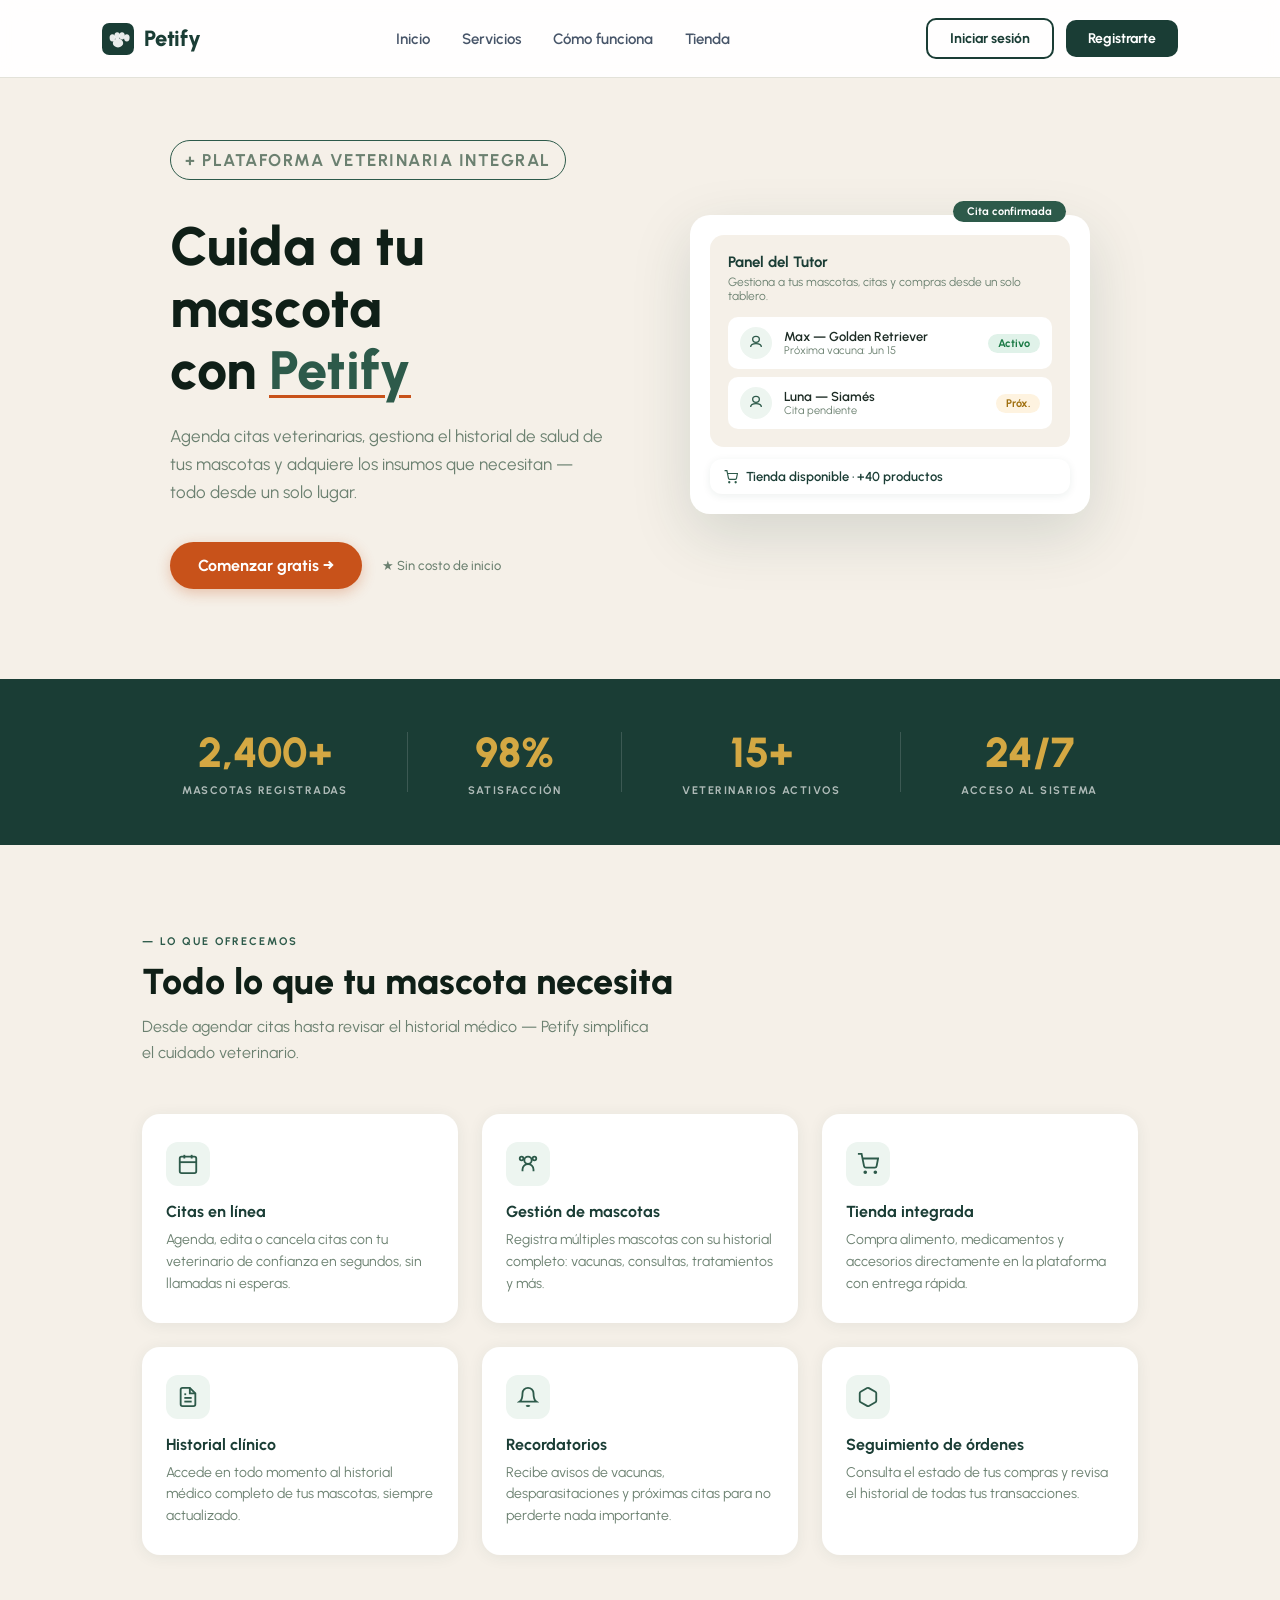
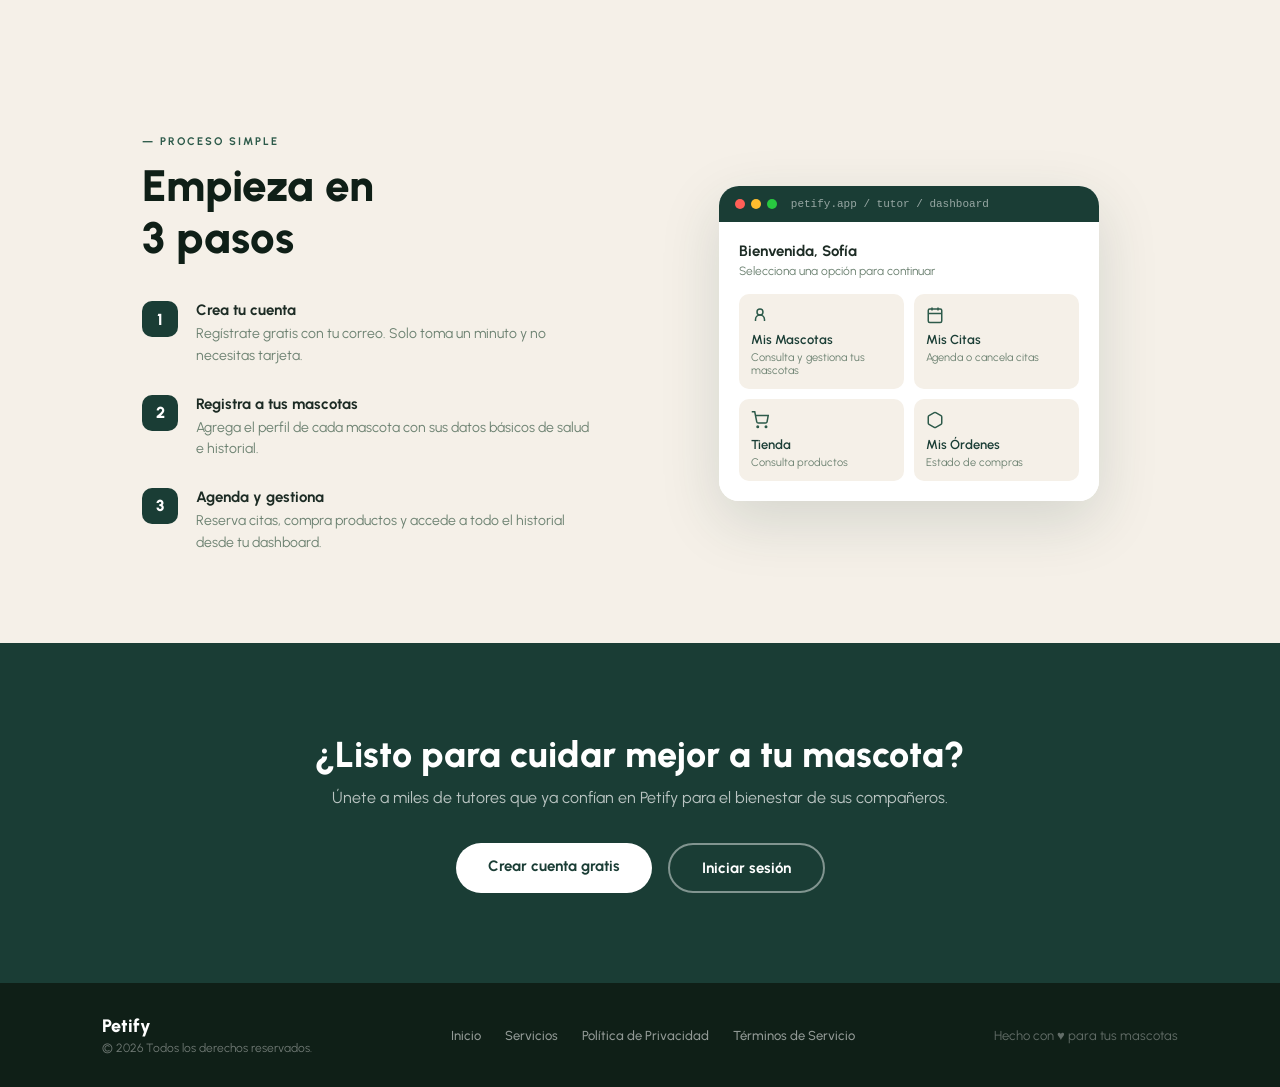
==== commit 49238b04: "cambios en diseño de página" ====
--- a/index.html
+++ b/index.html
@@ -13,11 +13,13 @@
   <!-- NAVBAR -->
   <nav class="landing-navbar">
     <a href="index.html" class="landing-brand">
-      <svg viewBox="0 0 24 24" fill="none" stroke="currentColor" stroke-width="2" stroke-linecap="round" stroke-linejoin="round">
-        <path d="M12 2C9 2 7 4.5 7 7s2 5 5 5 5-2.5 5-5-2-5-5-5z"/>
-        <path d="M4 14c0-1.1.9-2 2-2h12a2 2 0 0 1 2 2v1c0 3.3-2.7 6-6 6H10c-3.3 0-6-2.7-6-6v-1z"/>
-        <circle cx="9" cy="9" r="1.5" fill="currentColor" stroke="none"/>
-        <circle cx="15" cy="9" r="1.5" fill="currentColor" stroke="none"/>
+      <svg viewBox="0 0 80 80" width="36" height="36" xmlns="http://www.w3.org/2000/svg">
+        <rect width="80" height="80" rx="18" fill="#1a3d35"/>
+        <ellipse cx="40" cy="50" rx="13" ry="11" fill="rgba(255,255,255,.9)"/>
+        <ellipse cx="26" cy="37" rx="7"  ry="9"  fill="rgba(255,255,255,.9)"/>
+        <ellipse cx="38" cy="32" rx="7"  ry="9"  fill="rgba(255,255,255,.9)"/>
+        <ellipse cx="50" cy="32" rx="7"  ry="9"  fill="rgba(255,255,255,.9)"/>
+        <ellipse cx="62" cy="37" rx="7"  ry="9"  fill="rgba(255,255,255,.9)"/>
       </svg>
       Petify
     </a>
--- a/style.css
+++ b/style.css
@@ -552,6 +552,7 @@
   flex-direction: column;
   min-height: 100vh;
   overflow-x: hidden;
+  overflow-y: auto;
   align-items: unset;
   justify-content: unset;
 }
